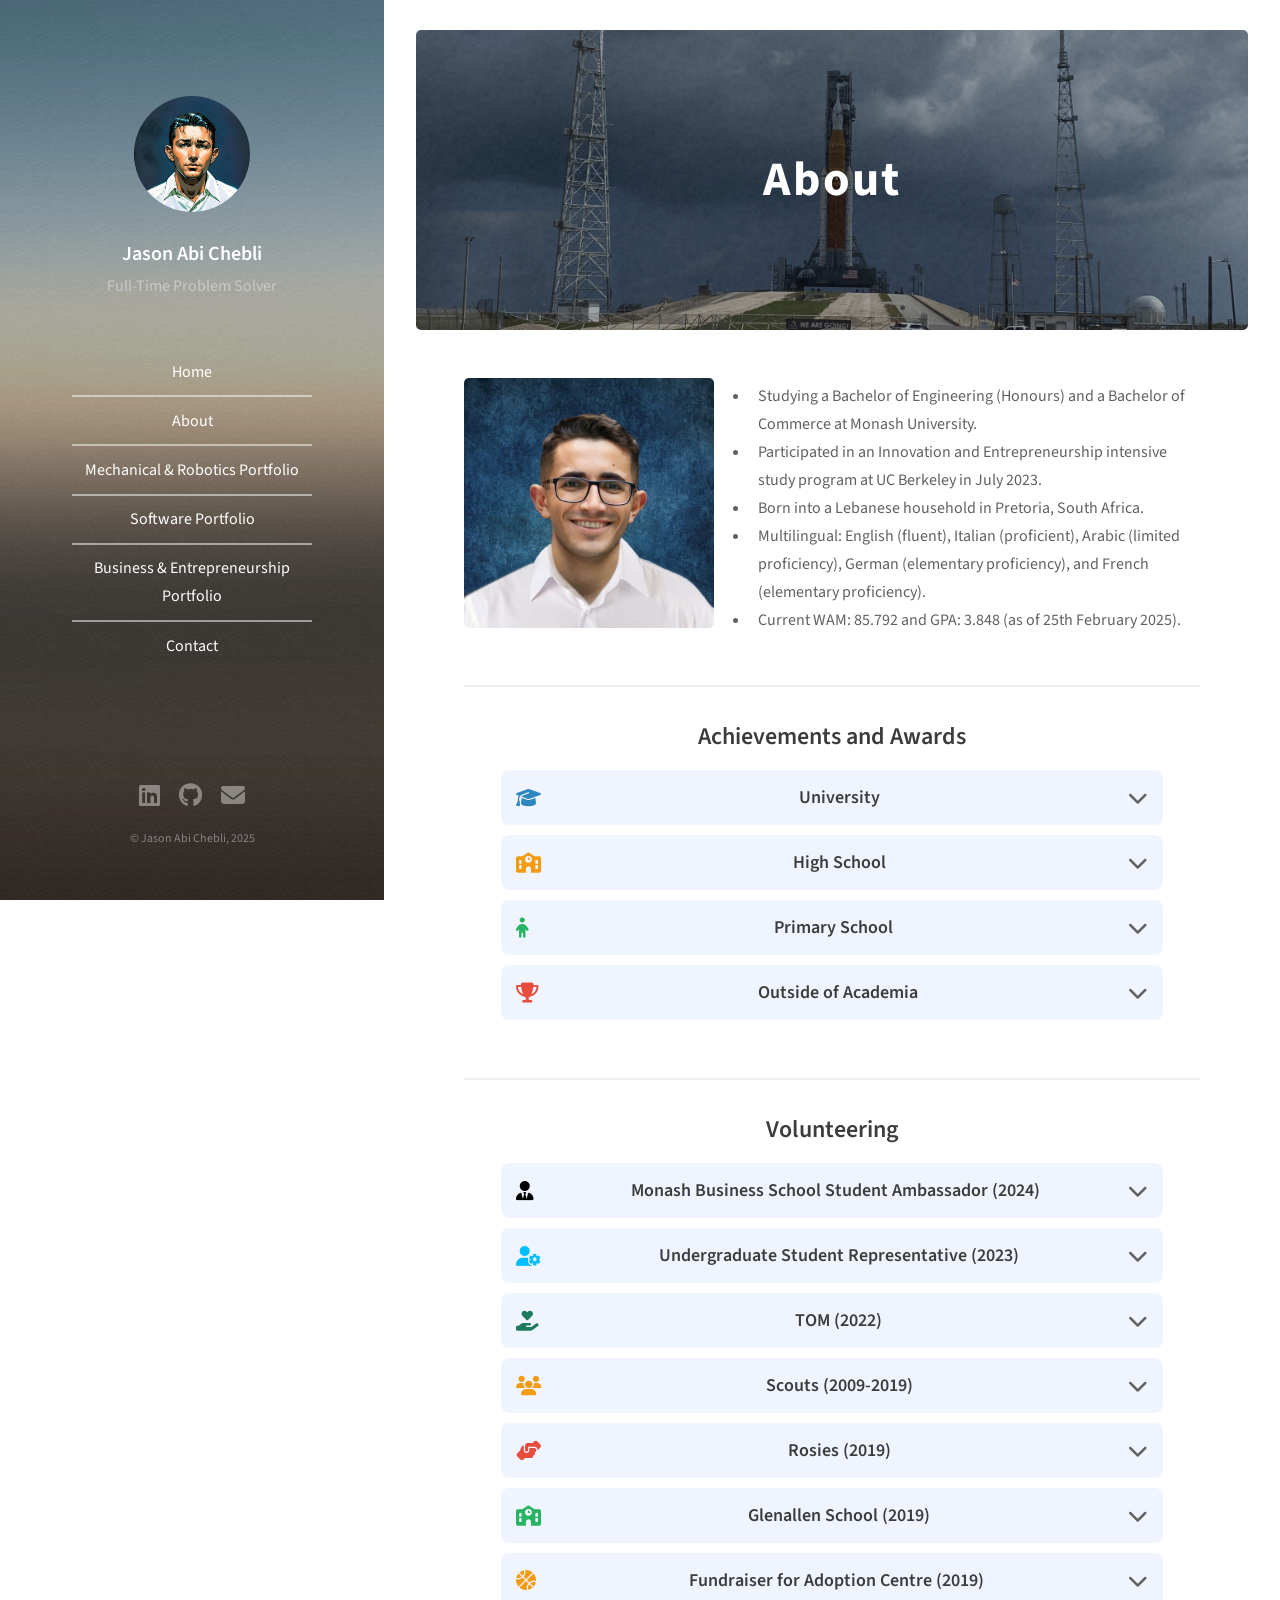
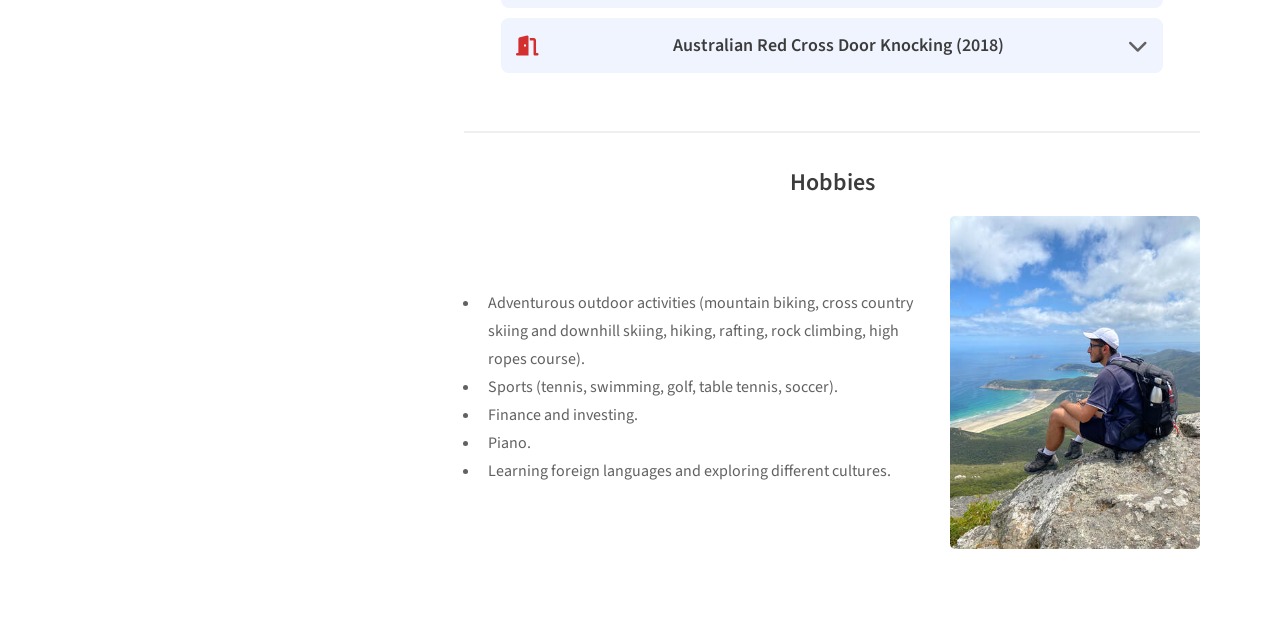
==== about/index.html @ 66048b4d "fixing up the domain name for the different sub pages" ====
<!DOCTYPE HTML>
<!--
	Name: Jason Abi Chebli
	Last Editted: 25-Feb-2025	
	Credit to HTML5 UP for laying some foundations.
-->
<html>

<head>
	<title>Jason Abi Chebli</title>
	<meta charset="utf-8" />
	<meta name="viewport" content="width=device-width, initial-scale=1, user-scalable=no" />
	<link rel="icon" type="image/png" href="/images/Favicon/favicon-32x32.png">


	<!-- Stylesheets -->
	<link rel="stylesheet" href="/assets/css/main.css" />
	<link rel="stylesheet"
		href="https://fonts.googleapis.com/css2?family=Poppins:wght@200;300;400;500;600&display=swap">
	<!-- Google Fonts -->
	<link rel="stylesheet" href="https://cdnjs.cloudflare.com/ajax/libs/font-awesome/6.4.2/css/all.min.css">
	<!-- Font Awesome for Icons -->
</head>

<!-- Google tag (gtag.js) -->
<script async src="https://www.googletagmanager.com/gtag/js?id=G-MSVJFN33YT"></script>
<script>
  window.dataLayer = window.dataLayer || [];
  function gtag(){dataLayer.push(arguments);}
  gtag('js', new Date());

  gtag('config', 'G-MSVJFN33YT');
</script>

<body class="is-preload">

	<!-- Navigation Bar for Large Screen -->
	<section id="header">
		<!-- Avatar + Image -->
		<header>
			<span class="image avatar"><img src="/images/avatar.jpg" alt=""></span>
			<h1><strong>Jason Abi Chebli</strong></h1>
			<p>Full-Time Problem Solver</p>
		</header>
		<!-- Navigation Menu -->
		<nav id="nav">
			<ul id="menu">
				<li><a href="/" class="scrolly">Home</a></li>
				<li><a href="/about/" class="scrolly active">About</a></li>
				<li><a href="/mechanical/" class="scrolly">Mechanical & Robotics Portfolio</a></li>
				<li><a href="/software/" class="scrolly">Software Portfolio</a></li>
				<li><a href="/business/" class="scrolly">Business & Entrepreneurship Portfolio</a></li>
				<li><a href="/contact/" class="scrolly">Contact</a></li>
			</ul>
		</nav>

		<!-- Footer -->
		<footer id="footer">
			<div class="inner">
				<ul class="icons">
					<li><a href="https://www.linkedin.com/in/jason-abi-chebli/" class="icon brands fa-linkedin"><span class="label">LinkedIn</span></a></li>
					<li><a href="https://github.com/jabichebli" class="icon brands fa-github"><span class="label">Github</span></a></li>
					<li><a href="/contact/" class="icon solid fa-envelope"><span class="label">Email</span></a></li>
				</ul>
				<ul class="copyright">
					<li>&copy; Jason Abi Chebli, 2025</li>
				</ul>
			</div>
		</footer>
	</section>

	<!-- Navigation Bar for Smaller Screens -->
	<section id="mobile-header">
		<p id="mobile-title">Jason Abi Chebli</p>
		<button id="menu-toggle" aria-label="Toggle menu">
			<i class="fas fa-bars"></i>
		</button>
	</section>

	<!-- Mobile Navigation Menu (Initially Hidden) -->
	<nav id="mobile-nav">
		<!-- Avatar + Image -->
		<header>
			<span class="image avatar" alt
				style="display: flex; justify-content: center; padding: 1.5em 0em 1.5em 0em;"><img
					src="/images/avatar.jpg" style="width: 35%;" alt=""></span>
			<p style="margin-bottom: 0em; font-size: large; font-family: 'Poppins', sans-serif; color: white;">Jason Abi
				Chebli</p>
			<p>Full-time Problem Solver</p>
		</header>
		<br>

		<!-- Navigation Menu -->
		<ul id="menu">
			<li><a href="/" class="scrolly">Home</a></li>
			<li><a href="/about/" class="scrolly active">About</a></li>
			<li><a href="/mechanical/" class="scrolly">Mechanical & Robotics Portfolio</a></li>
			<li><a href="/software/" class="scrolly">Software Portfolio</a></li>
			<li><a href="/business/" class="scrolly">Business & Entrepreneurship Portfolio</a></li>
			<li><a href="/contact/" class="scrolly">Contact</a></li>
		</ul>
		<br><br>

		<ul class="copyright">
			<li>&copy; Jason Abi Chebli, 2025</li>
		</ul>
	</nav>


	<div id="body">
		<!-- Hero Banner Section -->
		<section id="hero" style="background-image: url('/assets/css/images/overlay.png'), url('/images/about/about_main.JPG');">
			<div class="hero-content">
				<h1>About</h1>
			</div>
		</section>
		<!-- Main -->
		<div id="main">

			<!-- Biography -->
			<section id="one">
				<header class="major">
					<!-- <h2 style="padding-bottom: 15px;">Biography</h2> -->
				</header>

				<div class="container">
					<!-- Image on the left -->
					<div class="image-container">
						<img src="/images/about/profile_pic.JPG" alt="Profile Picture">
					</div>

					<!-- Text on the right -->
					<div class="text-container">
						<ul>
							<li>Studying a Bachelor of Engineering (Honours) and a Bachelor of Commerce at Monash
								University.</li>
							<li>Participated in an Innovation and Entrepreneurship intensive study program at UC
								Berkeley in
								July 2023.</li>
							<li>Born into a Lebanese household in Pretoria, South Africa.</li>
							<li>Multilingual: English (fluent), Italian (proficient), Arabic (limited proficiency),
								German
								(elementary proficiency), and French (elementary proficiency).</li>
							<li>Current WAM: 85.792 and GPA: 3.848 (as of 25th February 2025).</li>
						</ul>
					</div>
				</div>
			</section>

			<!-- Achievements and Awards Section -->
			<section id="achievements">
				<h2 style="padding-bottom: 15px;">Achievements and Awards</h2>

				<div class="dropdown-container">
					<!-- University -->
					<div class="select-menu">
						<div class="select-btn">
							<i class="fa-solid fa-graduation-cap" style="color: #2E86C1;"></i>
							<span class="sBtn-text">University</span>
							<i class="fa-solid fa-chevron-down"></i>
						</div>
						<ul class="options">
							<li>Engineering Dean's Honour List 2022 Academic Year</li>
							<li>Engineering Dean's Honour List 2021 Academic Year</li>
							<li>Engineering Dean's Honour List 2020 Academic Year</li>
							<li>Marketing Top Student List 2021 Academic Year</li>
							<li>100% on the CSWA - Mechanical Design certification test (2022)</li>
						</ul>
					</div>

					<!-- High School -->
					<div class="select-menu">
						<div class="select-btn">
							<i class="fa-solid fa-school" style="color: #F39C12;"></i>
							<span class="sBtn-text">High School</span>
							<i class="fa-solid fa-chevron-down"></i>
						</div>
						<ul class="options">
							<li>ATAR: 98.80 (2019)</li>
							<li>Leadership Award (2014, 2016, 2019)</li>
							<li>Academic Excellence Award (2015, 2017, 2018, 2019)</li>
							<li>Conspicuous Effort Award (2016)</li>
							<li>Academic Distinction in English Language (2018, 2019)</li>
							<li>Academic Distinction in Software Development (2018)</li>
							<li>5-day Italian Language Course Certificate (2016)</li>
							<li>High Distinction in Italy Poetry Competition (2016)</li>
						</ul>
					</div>

					<!-- Primary School -->
					<div class="select-menu">
						<div class="select-btn">
							<i class="fa-solid fa-child" style="color: #28B463;"></i>
							<span class="sBtn-text">Primary School</span>
							<i class="fa-solid fa-chevron-down"></i>
						</div>
						<ul class="options">
							<li>The Aston Shield: Good Citizenship Award (2013) by Alan Tudge MP</li>
						</ul>
					</div>

					<!-- Outside of Academia -->
					<div class="select-menu">
						<div class="select-btn">
							<i class="fa-solid fa-trophy" style="color: #E74C3C;"></i>
							<span class="sBtn-text">Outside of Academia</span>
							<i class="fa-solid fa-chevron-down"></i>
						</div>
						<ul class="options">
							<li>Swimming: Non-stop 1km (2011), 3km (2012)</li>
							<li>Table Tennis: Best Team Man Award (2015), ACC 2015 Winners</li>
							<li>Tennis: Team Award (2013, 2015, 2016)</li>
							<li>Soccer: Team Award (2010-2013), U/12 2013 Winners</li>
							<li>Piano: Grade 4 Certificate (2018)</li>
						</ul>
					</div>
				</div>
			</section>

			<!-- Volunteering Section -->
			<section id="volunteering">
				<h2 style="padding-bottom: 15px;">Volunteering</h2>

				<div class="dropdown-container">
					<!-- Monash Business School Student Ambassador  -->
					<div class="select-menu">
						<div class="select-btn">
							<i class="fa-solid fa-user-tie" style="color: black;"></i>
							<span class="sBtn-text">Monash Business School Student Ambassador (2024)</span>
							<i class="fa-solid fa-chevron-down"></i>
						</div>
						<ul class="options">
							<li>I had the privilege of representing Monash Business School at Open Day 2024.</li>
							<li>I ran the Business Analytics stall at Monash University's largest campus.</li>
							<li>I connected with hundreds of prospective students, sharing insights about the field.
							</li>
							<li>I helped prospective students navigate their academic and career futures.</li>
						</ul>
					</div>

					<!-- MAE Undergraduate Student Representative -->
					<div class="select-menu">
						<div class="select-btn">
							<i class="fa-solid fa-user-cog" style="color: #00BFFF;"></i>
							<span class="sBtn-text">Undergraduate Student Representative (2023)</span>
							<i class="fa-solid fa-chevron-down"></i>
						</div>
						<ul class="options">
							<li>I was nominated and chosen as the Undergraduate Representative on the Department
								Education Committee (M+AE) at Monash University in June 2023.</li>
							<li>I advocate for the interests and perspectives of undergraduate students in M+AE units.
							</li>
							<li>I attend committee meetings and actively contribute to discussions on learning and
								teaching matters.</li>
							<li>I serve as a vital link between students and the Committee, ensuring their voices are
								heard.</li>
							<li>I raise topics of concern or interest to help enhance the educational experience.</li>
							<li>I am committed to fostering an environment that prioritizes student engagement and
								addresses educational needs.</li>
						</ul>
					</div>

					<!-- TOM -->
					<div class="select-menu">
						<div class="select-btn">
							<i class="fa-solid fa-hand-holding-heart" style="color: #1E7A5F;"></i>
							<span class="sBtn-text">TOM (2022)</span>
							<i class="fa-solid fa-chevron-down"></i>
						</div>
						<ul class="options">
							<li>
								I participated in a TOM Makeathon to help Joan, creating assistive technology solutions
								for people living with disabilities. This is an experience I will forever cherish.
							</li>
							<li>Check out this <a href="https://youtu.be/5470UGJGIKE" target="_blank">YouTube video</a> and the TOM tab in the <a href="/mechanical/"
									target="_blank">Mechanical & Robotics Engineering Portfolio</a> to learn more.
							</li>
						</ul>
					</div>

					<!-- Scouts -->
					<div class="select-menu">
						<div class="select-btn">
							<i class="fa-solid fa-users" style="color: #F39C12;"></i>
							<span class="sBtn-text">Scouts (2009-2019)</span>
							<i class="fa-solid fa-chevron-down"></i>
						</div>
						<ul class="options">
							<li>
								I actively volunteered in Scouts, helping raise funds and spending weekends planting
								trees. I also played an active role in organizing his Venture unit's annual formal,
								raising
								money for charities such as BeyondBlue and Autism Australia.
							</li>
						</ul>
					</div>

					<!-- Rosies -->
					<div class="select-menu">
						<div class="select-btn">
							<i class="fa-solid fa-handshake-angle" style="color: #E74C3C;"></i>
							<span class="sBtn-text">Rosies (2019)</span>
							<i class="fa-solid fa-chevron-down"></i>
						</div>
						<ul class="options">
							<li>
								I volunteered at Rosies in Year 12, operating a tea & coffee van offering support and
								companionship to the homeless in Melbourne CBD.
							</li>
						</ul>
					</div>

					<!-- Glenallen School -->
					<div class="select-menu">
						<div class="select-btn">
							<i class="fa-solid fa-school" style="color: #28B463;"></i>
							<span class="sBtn-text">Glenallen School (2019)</span>
							<i class="fa-solid fa-chevron-down"></i>
						</div>
						<ul class="options">
							<li>
								I volunteered at Glenallen School, assisting students and staff, particularly in
								preparing for an event by creating brochures with student artworks.
							</li>
						</ul>
					</div>

					<!-- Fundraiser for Adoption Centre -->
					<div class="select-menu">
						<div class="select-btn">
							<i class="fa-solid fa-basketball-ball" style="color: #F39C12;"></i>
							<span class="sBtn-text">Fundraiser for Adoption Centre (2019)</span>
							<i class="fa-solid fa-chevron-down"></i>
						</div>
						<ul class="options">
							<li>
								I organized a doughnut stall with friends to raise money for an orphanage in China as
								part of my high school's Mission Action Day.
							</li>
						</ul>
					</div>

					<!-- Australian Red Cross -->
					<div class="select-menu">
						<div class="select-btn">
							<i class="fa-solid fa-door-open" style="color: #D32F2F;"></i>
							<span class="sBtn-text">Australian Red Cross Door Knocking (2018)</span>
							<i class="fa-solid fa-chevron-down"></i>
						</div>
						<ul class="options">
							<li>
								I participated in door knocking with a friend to raise money for the Australian Red
								Cross in Mulgrave.
							</li>
						</ul>
					</div>

				</div>
			</section>

			<!-- Hobbies Section -->
			<section id="four">
				<h2 style="padding-bottom: 15px;">Hobbies</h2>

				<div class="container">
					<!-- Text on the left -->
					<div class="text-container">
						<ul>
							<li>Adventurous outdoor activities (mountain biking, cross country skiing and downhill
								skiing,
								hiking, rafting, rock climbing, high ropes course).</li>
							<li>Sports (tennis, swimming, golf, table tennis, soccer).</li>
							<li>Finance and investing.</li>
							<li>Piano.</li>
							<li>Learning foreign languages and exploring different cultures.</li>
						</ul>
					</div>

					<!-- Image on the right -->
					<div class="image-container">
						<img src="/images/about/hobbies_pic.jpg" alt="Hobbies Picture">
					</div>
				</div>
			</section>
		</div>
	</div>

	<!-- Footer -->
	<footer id="mobile-footer">
		<div class="inner">
			<ul class="icons">
				<li><a href="https://www.linkedin.com/in/jason-abi-chebli/" class="icon brands fa-linkedin"><span class="label">LinkedIn</span></a></li>
				<li><a href="https://github.com/jabichebli" class="icon brands fa-github"><span class="label">Github</span></a></li>
				<li><a href="/contact/" class="icon solid fa-envelope"><span class="label">Email</span></a></li>
			</ul>
			<ul class="copyright">
				<li>&copy; Jason Abi Chebli, 2025</li>
			</ul>
		</div>
	</footer>

	<!-- Scripts -->
	<script src="/assets/js/jquery.min.js"></script>
	<script src="/assets/js/jquery.poptrox.min.js"></script>
	<script src="/assets/js/browser.min.js"></script>
	<script src="/assets/js/breakpoints.min.js"></script>
	<script src="/assets/js/util.js"></script>
	<script src="/assets/js/main.js"></script>
	<script src="/assets/js/tracking.js"></script>


</body>

</html>
---- assets/css/main.css ----
/*
	Name: Jason Abi Chebli
	Last Editted: 25-Feb-2025	
	Credit to HTML5 UP for laying some foundations.
*/

/*
Colours:

#5f7f9b  -- Hover/Selection
#c9c9c9  -- Nav Bar
#3c3c3c  -- Text Body
#616161  -- Headers


#d6e2ff -- dark blue  (#becad6)
#eff4ff -- light blue (#dee4ea)
#F8FAFF -- DROPDOWN SUPER LIGHT BLUE


*/


/*--------Imports--------*/
@import url("fontawesome-all.min.css");
@import url("https://fonts.googleapis.com/css?family=Source+Sans+Pro:400,400italic");
@import url('https://fonts.googleapis.com/css2?family=Poppins:wght@200;300;400;500;600&display=swap');

/*--------Coming Soon Bubble--------*/
.coming-soon-bubble {
	position: absolute;
	top: 10px;
	right: 10px;
	background-color: maroon;
	color: white;
	padding: 5px 10px;
	border-radius: 5px;
	font-weight: bold;
	font-size: 14px;
	text-align: center;
	z-index: 10;
}

.work-item {
	position: relative;
}

/*--------Project Specific Containers--------*/
.summary-container {
	display: flex;
	justify-content: space-between;
	align-items: flex-start;
	gap: 20px;
	flex-wrap: wrap;
}

.summary-text {
	flex: 2;
	min-width: 400px;
	text-align: justify;
}

.summary-media {
	flex: 1;
	max-width: 250px;
	flex-direction: column;
	gap: 10px;
	display: flex;
	justify-content: center;
	align-items: center;
}

.summary-media img {
	width: 100%;
	max-width: 300px;
	border-radius: 2px;
}

.summary-row {
	display: flex;
	gap: 10px;
	flex-wrap: wrap;
	justify-content: center;
	padding-bottom: 10px;
	width: 100%;
}

.summary-row img {
	max-width: 47%;
	border-radius: 2px;
}

.video-container {
    position: relative;
    padding-bottom: 56.25%; 
    height: 0;
    overflow: hidden;
    background: #000;
    margin-top: 5px;
    border-radius: 2px;
}

.video-container iframe {
    position: absolute;
    top: 0;
    left: 0;
    width: 100%;
    height: 100%;
}





/*-------- Project Pop Up --------*/
.popup-overlay {
	display: none;
	position: fixed;
	top: 0;
	left: 0;
	width: 100%;
	height: 100%;
	background-color: rgba(0, 0, 0, 0.5);
	z-index: 9999;
}

.popup-container {
	display: none;
	position: fixed;
	top: 50%;
	left: 50%;
	transform: translate(-50%, -50%);
	background-color: white;
	border-radius: 10px;
	padding: 20px;
	width: 95%;
	height: 95%;
	overflow: hidden;
	box-shadow: 0 5px 15px rgba(0, 0, 0, 0.3);
	z-index: 10000;
}

.popup-content {
	position: fixed;
	top: 50%;
	left: 50%;
	transform: translate(-50%, -50%);
	max-height: 90%;
	overflow-y: auto;
	padding: 5px;
	width: 90%;
	box-sizing: border-box;
	z-index: 10000;
}


.popup-close {
	position: absolute;
	top: 10px;
	right: 10px;
	font-size: 20px;
	cursor: pointer;
	color: #333;
	background: none;
	border: none;
	padding: 10px 16px;
	border-radius: 50%;
	transition: background-color 0.3s ease;
}

.popup-close:hover {
	background-color: #ddd;
}

body.popup-open {
	overflow: hidden;
}

.popup-nav {
	position: absolute;
	top: 50%;
	transform: translateY(-50%);
	background-color: #ddd;
	color: white;
	padding: 10px 15px;
	border: none;
	border-radius: 50%;
	cursor: pointer;
	transition: background-color 0.3s ease;
	z-index: 11001;
}

.popup-nav.left {
	left: 10px;
}

.popup-nav.right {
	right: 10px;
}

.popup-nav:hover {
	background-color: #333;
}

.popup-nav i {
	font-size: 20px;
}

/*--------Skill bubbles--------*/
.skill-bubble {
	display: inline-block;
	color: white;
	font-size: 14px;
	padding: 5px 10px;
	margin: 5px;
	border-radius: 15px;
	cursor: default;
	transition: transform 0.2s ease-in-out;
}

.skill-bubble:hover {
	transform: scale(1.1);
}

/*--------Hero (Page) Image--------*/
#hero {
	background-size: cover;
	background-position: center;
	background-repeat: no-repeat;
	height: 300px;
	align-items: center;
	justify-content: center;
	text-align: center;
	position: relative;
	color: white;
	width: 100%;
	margin-top: -1em;
	border-radius: 5px;
}

#hero .hero-content {
	position: relative;
	z-index: 1;
}
#hero {
    display: flex;
    align-items: center; 
    justify-content: center; 
    height: 300px; 
    text-align: center;
	margin-top: 30px;
}

.hero-content h1 {
    font-size: 3rem;
    font-weight: bold;
    letter-spacing: 2px;
	color: white;
	margin: 0;
}



/*--------Reviews (Home Page)--------*/
#review-slider {
	position: relative;
	max-width: 750px;
	margin: auto;
	overflow: hidden;
	background: #f9f9f9;
	padding: 10px;
	border-radius: 10px;
	text-align: center;
	box-shadow: 0px 4px 10px rgba(0, 0, 0, 0.5);
}

.review {
	font-size: 16px;
	padding: 30px 45px 30px 45px;
	opacity: 1;
	transition: opacity 0.5s ease-in-out;
	display: none;
	text-align: justify;
}

.review.active {
	opacity: 1;
	display: block;
}

.nav-button {
	cursor: pointer;
	position: absolute;
	top: 50%;
	transform: translateY(-50%);
	background-color: #ddd;
	color: white;
	border: none;
	padding: 8px 15px;
	border-radius: 50%;
	font-size: 18px;
}

.nav-button:hover {
	background-color: #333;
}


.prev {
	left: 10px;
}

.next {
	right: 10px;
}

.indicators {
	text-align: center;
	margin-top: 10px;
}

.indicator {
	height: 12px;
	width: 12px;
	background-color: #bbb;
	border-radius: 50%;
	display: inline-block;
	margin: 0 5px;
	cursor: pointer;
	transition: background-color 0.3s ease-in-out;
}

.indicator.active {
	background-color: #333;
}


/*--------NAVIGATION BAR--------*/

.container {
	display: flex;
	align-items: center;
	gap: 20px;
}

.image-container img {
	width: 250px;
	height: auto;
	border-radius: 5px;
}

.text-container {
	flex: 1;
}

@media (max-width: 768px) {
	.container {
		flex-direction: column;
		text-align: center;
	}

	.image-container img {
		width: 150px;
	}
}

* {
	margin: 0;
	padding: 0;
	box-sizing: border-box;
	font-family: 'Poppins', sans-serif;
}

body {
	background: #E3F2FD;
	padding: 40px;
}

h2 {
	text-align: center;
	margin-bottom: 20px;
}

.dropdown-container {
	max-width: 90%;
	margin: auto;
}

.select-menu {
	width: 100%;
	margin-bottom: 10px;
}

.select-btn {
	display: flex;
	height: 55px;
	background: #eff4ff;
	padding: 15px;
	font-size: 18px;
	font-weight: 500;
	border-radius: 8px;
	align-items: center;
	justify-content: space-between;
	cursor: pointer;
}

.select-btn i {
	font-size: 20px;
	transition: 0.3s;
}

.select-menu.active .select-btn i.fa-chevron-down {
	transform: rotate(-180deg);
}

.select-menu .options {
	display: none;
	background: #F8FAFF;
	padding: 15px;
	border-radius: 8px;
}

.select-menu.active .options {
	display: block;
}

.select-menu .skills {
	display: none;
	flex-wrap: wrap;
	justify-content: center;
	align-items: center;
	background: #F8FAFF;
	padding: 15px;
	border-radius: 8px;
	box-shadow: 0 0 3px rgba(0, 0, 0, 0.1);
}

.select-menu.active .skills {
	display: flex;
}


.options li {
	list-style: disc;
	margin-left: 15px;
	margin-right: 15px;
	border-radius: 5px;
	text-align: justify;
}

.select-btn i:first-child {
	margin-right: 10px;
}

/*--------NAIVATION MENU BAR--------*/

#menu {
	list-style: none;
	padding: 0;
	text-align: center;
}

#menu a {
	display: block;
	width: 100%;
	background: transparent;
	color: black;
	text-decoration: none;
	font-size: 16px;
	transition: background 0.3s, color 0.3s;
}

#menu a.active {
	color: #000;
}

#menu a:hover,
#menu a.active:hover {
	background: #5f7f9b;
}

@media screen and (max-width: 600px) {
	#menu a {
		width: 90%;
	}
}

html,
body,
div,
span,
applet,
object,
iframe,
h1,
h2,
h3,
h4,
h5,
h6,
p,
blockquote,
pre,
a,
abbr,
acronym,
address,
big,
cite,
code,
del,
dfn,
em,
img,
ins,
kbd,
q,
s,
samp,
small,
strike,
strong,
sub,
sup,
tt,
var,
b,
u,
i,
center,
dl,
dt,
dd,
ol,
ul,
li,
fieldset,
form,
label,
legend,
table,
caption,
tbody,
tfoot,
thead,
tr,
th,
td,
article,
aside,
canvas,
details,
embed,
figure,
figcaption,
footer,
header,
hgroup,
menu,
nav,
output,
ruby,
section,
summary,
time,
mark,
audio,
video {
	margin: 0;
	padding: 0;
	border: 0;
	font-size: 100%;
	font: inherit;
	vertical-align: baseline;
}

article,
aside,
details,
figcaption,
figure,
footer,
header,
hgroup,
menu,
nav,
section {
	display: block;
}

body {
	line-height: 1;
}

ol,
ul {
	list-style: none;
}

blockquote,
q {
	quotes: none;
}

blockquote:before,
blockquote:after,
q:before,
q:after {
	content: '';
	content: none;
}

table {
	border-collapse: collapse;
	border-spacing: 0;
}

body {
	-webkit-text-size-adjust: none;
}

mark {
	background-color: transparent;
	color: inherit;
}

input::-moz-focus-inner {
	border: 0;
	padding: 0;
}

input,
select,
textarea {
	-moz-appearance: none;
	-webkit-appearance: none;
	-ms-appearance: none;
	appearance: none;
}

/* Basic */

html {
	box-sizing: border-box;
}

*,
*:before,
*:after {
	box-sizing: inherit;
}

body {
	background: #fff;
}

body.is-preload *,
body.is-preload *:before,
body.is-preload *:after {
	-moz-animation: none !important;
	-webkit-animation: none !important;
	-ms-animation: none !important;
	animation: none !important;
	-moz-transition: none !important;
	-webkit-transition: none !important;
	-ms-transition: none !important;
	transition: none !important;
}

body,
input,
select,
textarea {
	color: #616161;
	font-family: "Source Sans Pro", Helvetica, sans-serif;
	font-size: 16pt;
	font-weight: 400;
	line-height: 1.75em;
}

a {
	-moz-transition: color 0.2s ease-in-out, border-color 0.2s ease-in-out;
	-webkit-transition: color 0.2s ease-in-out, border-color 0.2s ease-in-out;
	-ms-transition: color 0.2s ease-in-out, border-color 0.2s ease-in-out;
	transition: color 0.2s ease-in-out, border-color 0.2s ease-in-out;
	border-bottom: dotted 1px;
	color: #616161;
	text-decoration: none;
}

a:hover {
	border-bottom-color: transparent;
	color: #5f7f9b !important;
	text-decoration: none;
}

strong,
b {
	color: #3c3c3c;
	font-weight: 600;
}

em,
i {
	font-style: italic;
}

p {
	margin: 0 0 0em 0;
	text-align: justify;
}

h1,
h2,
h3,
h4,
h5,
h6,
.sBtn-text {
	color: #3c3c3c;
	font-weight: 600;
	line-height: 1em;
	margin: 0 0 0em 0;
}

h1 a,
h2 a,
h3 a,
h4 a,
h5 a,
h6 a {
	color: inherit;
	text-decoration: none;
}

h1 {
	font-size: 2em;
	line-height: 1.5em;
}

h2 {
	font-size: 1.5em;
	line-height: 1.5em;
}

h3 {
	font-size: 1.25em;
	line-height: 1.5em;
}

h4 {
	font-size: 1.1em;
	line-height: 1.5em;
}

h5 {
	font-size: 0.9em;
	line-height: 1.5em;
}

h6 {
	font-size: 0.7em;
	line-height: 1.5em;
}

sub {
	font-size: 0.8em;
	position: relative;
	top: 0.5em;
}

sup {
	font-size: 0.8em;
	position: relative;
	top: -0.5em;
}

hr {
	border: 0;
	border-bottom: solid 2px #efefef;
	margin: 2em 0;
}

hr.major {
	margin: 3em 0;
}

blockquote {
	border-left: solid 6px #efefef;
	font-style: italic;
	margin: 0 0 2em 0;
	padding: 0.5em 0 0.5em 1.5em;
}

code {
	background: #f7f7f7;
	border-radius: 0.35em;
	border: solid 2px #efefef;
	font-family: "Courier New", monospace;
	font-size: 0.9em;
	margin: 0 0.25em;
	padding: 0.25em 0.65em;
}

pre {
	-webkit-overflow-scrolling: touch;
	font-family: "Courier New", monospace;
	font-size: 0.9em;
	margin: 0 0 2em 0;
}

pre code {
	display: block;
	line-height: 1.75em;
	padding: 1em 1.5em;
	overflow-x: auto;
}

.align-left {
	text-align: left;
}

.align-center {
	text-align: center;
}

.align-right {
	text-align: right;
}

/* Container */

.container {
	margin: 0 auto;
	/* max-width: calc(100% - 4em); */
	width: 100%;
}

.container.xsmall {
	width: 25%;
}

.container.small {
	width: 50%;
}

.container.medium {
	width: 75%;
}

.container.large {
	width: 125%;
}

.container.xlarge {
	width: 150%;
}

.container.max {
	width: 100%;
}

@media screen and (max-width: 980px) {

	.container {
		width: 100% !important;
		max-width: 100% !important;
	}

}

@media screen and (max-width: 480px) {

	.container {
		max-width: calc(100% - 3em);
	}

}

/* Row */

.row {
	display: flex;
	flex-wrap: wrap;
	box-sizing: border-box;
	align-items: stretch;
}

.row>* {
	box-sizing: border-box;
}

.row.gtr-uniform>*> :last-child {
	margin-bottom: 0;
}

.row.aln-left {
	justify-content: flex-start;
}

.row.aln-center {
	justify-content: center;
}

.row.aln-right {
	justify-content: flex-end;
}

.row.aln-top {
	align-items: flex-start;
}

.row.aln-middle {
	align-items: center;
}

.row.aln-bottom {
	align-items: flex-end;
}

.row>.imp {
	order: -1;
}

.row>.col-1 {
	width: 8.33333%;
}

.row>.off-1 {
	margin-left: 8.33333%;
}

.row>.col-2 {
	width: 16.66667%;
}

.row>.off-2 {
	margin-left: 16.66667%;
}

.row>.col-3 {
	width: 25%;
}

.row>.off-3 {
	margin-left: 25%;
}

.row>.col-4 {
	width: 33.33333%;
}

.row>.off-4 {
	margin-left: 33.33333%;
}

.row>.col-5 {
	width: 41.66667%;
}

.row>.off-5 {
	margin-left: 41.66667%;
}

.row>.col-6 {
	width: 50%;
}

.row>.off-6 {
	margin-left: 50%;
}

.row>.col-7 {
	width: 58.33333%;
}

.row>.off-7 {
	margin-left: 58.33333%;
}

.row>.col-8 {
	width: 66.66667%;
}

.row>.off-8 {
	margin-left: 66.66667%;
}

.row>.col-9 {
	width: 75%;
}

.row>.off-9 {
	margin-left: 75%;
}

.row>.col-10 {
	width: 83.33333%;
}

.row>.off-10 {
	margin-left: 83.33333%;
}

.row>.col-11 {
	width: 91.66667%;
}

.row>.off-11 {
	margin-left: 91.66667%;
}

.row>.col-12 {
	width: 100%;
}

.row>.off-12 {
	margin-left: 100%;
}

.row.gtr-0 {
	margin-top: 0;
	margin-left: 0em;
}

.row.gtr-0>* {
	padding: 0 0 0 0em;
}

.row.gtr-0.gtr-uniform {
	margin-top: 0em;
}

.row.gtr-0.gtr-uniform>* {
	padding-top: 0em;
}

.row.gtr-25 {
	margin-top: 0;
	margin-left: -0.625em;
}

.row.gtr-25>* {
	padding: 0 0 0 0.625em;
}

.row.gtr-25.gtr-uniform {
	margin-top: -0.625em;
}

.row.gtr-25.gtr-uniform>* {
	padding-top: 0.625em;
}

.row.gtr-50 {
	margin-top: 0;
	margin-left: -1.25em;
}

.row.gtr-50>* {
	padding: 0 0 0 1.25em;
}

.row.gtr-50.gtr-uniform {
	margin-top: -1.25em;
}

.row.gtr-50.gtr-uniform>* {
	padding-top: 1.25em;
}

.row {
	margin-top: 0;
	margin-left: 0em;
}

.row>* {
	padding: 0 0 0 2.5em;
}

.row.gtr-uniform {
	margin-top: -2.5em;
}

.row.gtr-uniform>* {
	padding-top: 2.5em;
}

.row.gtr-150 {
	margin-top: 0;
	margin-left: -3.75em;
}

.row.gtr-150>* {
	padding: 0 0 0 3.75em;
}

.row.gtr-150.gtr-uniform {
	margin-top: -3.75em;
}

.row.gtr-150.gtr-uniform>* {
	padding-top: 3.75em;
}

.row.gtr-200 {
	margin-top: 0;
	margin-left: -5em;
}

.row.gtr-200>* {
	padding: 0 0 0 5em;
}

.row.gtr-200.gtr-uniform {
	margin-top: -5em;
}

.row.gtr-200.gtr-uniform>* {
	padding-top: 5em;
}

@media screen and (max-width: 1800px) {

	.row {
		display: flex;
		flex-wrap: wrap;
		box-sizing: border-box;
		align-items: stretch;
	}

	.row>* {
		box-sizing: border-box;
	}

	.row.gtr-uniform>*> :last-child {
		margin-bottom: 0;
	}

	.row.aln-left {
		justify-content: flex-start;
	}

	.row.aln-center {
		justify-content: center;
	}

	.row.aln-right {
		justify-content: flex-end;
	}

	.row.aln-top {
		align-items: flex-start;
	}

	.row.aln-middle {
		align-items: center;
	}

	.row.aln-bottom {
		align-items: flex-end;
	}

	.row>.imp-xlarge {
		order: -1;
	}

	.row>.col-1-xlarge {
		width: 8.33333%;
	}

	.row>.off-1-xlarge {
		margin-left: 8.33333%;
	}

	.row>.col-2-xlarge {
		width: 16.66667%;
	}

	.row>.off-2-xlarge {
		margin-left: 16.66667%;
	}

	.row>.col-3-xlarge {
		width: 25%;
	}

	.row>.off-3-xlarge {
		margin-left: 25%;
	}

	.row>.col-4-xlarge {
		width: 33.33333%;
	}

	.row>.off-4-xlarge {
		margin-left: 33.33333%;
	}

	.row>.col-5-xlarge {
		width: 41.66667%;
	}

	.row>.off-5-xlarge {
		margin-left: 41.66667%;
	}

	.row>.col-6-xlarge {
		width: 50%;
	}

	.row>.off-6-xlarge {
		margin-left: 50%;
	}

	.row>.col-7-xlarge {
		width: 58.33333%;
	}

	.row>.off-7-xlarge {
		margin-left: 58.33333%;
	}

	.row>.col-8-xlarge {
		width: 66.66667%;
	}

	.row>.off-8-xlarge {
		margin-left: 66.66667%;
	}

	.row>.col-9-xlarge {
		width: 75%;
	}

	.row>.off-9-xlarge {
		margin-left: 75%;
	}

	.row>.col-10-xlarge {
		width: 83.33333%;
	}

	.row>.off-10-xlarge {
		margin-left: 83.33333%;
	}

	.row>.col-11-xlarge {
		width: 91.66667%;
	}

	.row>.off-11-xlarge {
		margin-left: 91.66667%;
	}

	.row>.col-12-xlarge {
		width: 100%;
	}

	.row>.off-12-xlarge {
		margin-left: 100%;
	}

	.row.gtr-0 {
		margin-top: 0;
		margin-left: 0em;
	}

	.row.gtr-0>* {
		padding: 0 0 0 0em;
	}

	.row.gtr-0.gtr-uniform {
		margin-top: 0em;
	}

	.row.gtr-0.gtr-uniform>* {
		padding-top: 0em;
	}

	.row.gtr-25 {
		margin-top: 0;
		margin-left: -0.625em;
	}

	.row.gtr-25>* {
		padding: 0 0 0 0.625em;
	}

	.row.gtr-25.gtr-uniform {
		margin-top: -0.625em;
	}

	.row.gtr-25.gtr-uniform>* {
		padding-top: 0.625em;
	}

	.row.gtr-50 {
		margin-top: 0;
		margin-left: -1.25em;
	}

	.row.gtr-50>* {
		padding: 0 0 0 1.25em;
	}

	.row.gtr-50.gtr-uniform {
		margin-top: -1.25em;
	}

	.row.gtr-50.gtr-uniform>* {
		padding-top: 1.25em;
	}

	.row {
		margin-top: 0;
		margin-left: -2.5em;
	}

	.row>* {
		padding: 0 0 0 2.5em;
	}

	.row.gtr-uniform {
		margin-top: -2.5em;
	}

	.row.gtr-uniform>* {
		padding-top: 2.5em;
	}

	.row.gtr-150 {
		margin-top: 0;
		margin-left: -3.75em;
	}

	.row.gtr-150>* {
		padding: 0 0 0 3.75em;
	}

	.row.gtr-150.gtr-uniform {
		margin-top: -3.75em;
	}

	.row.gtr-150.gtr-uniform>* {
		padding-top: 3.75em;
	}

	.row.gtr-200 {
		margin-top: 0;
		margin-left: -5em;
	}

	.row.gtr-200>* {
		padding: 0 0 0 5em;
	}

	.row.gtr-200.gtr-uniform {
		margin-top: -5em;
	}

	.row.gtr-200.gtr-uniform>* {
		padding-top: 5em;
	}

}

@media screen and (max-width: 1280px) {

	.row {
		display: flex;
		flex-wrap: wrap;
		box-sizing: border-box;
		align-items: stretch;
	}

	.row>* {
		box-sizing: border-box;
	}

	.row.gtr-uniform>*> :last-child {
		margin-bottom: 0;
	}

	.row.aln-left {
		justify-content: flex-start;
	}

	.row.aln-center {
		justify-content: center;
	}

	.row.aln-right {
		justify-content: flex-end;
	}

	.row.aln-top {
		align-items: flex-start;
	}

	.row.aln-middle {
		align-items: center;
	}

	.row.aln-bottom {
		align-items: flex-end;
	}

	.row>.imp-large {
		order: -1;
	}

	.row>.col-1-large {
		width: 8.33333%;
	}

	.row>.off-1-large {
		margin-left: 8.33333%;
	}

	.row>.col-2-large {
		width: 16.66667%;
	}

	.row>.off-2-large {
		margin-left: 16.66667%;
	}

	.row>.col-3-large {
		width: 25%;
	}

	.row>.off-3-large {
		margin-left: 25%;
	}

	.row>.col-4-large {
		width: 33.33333%;
	}

	.row>.off-4-large {
		margin-left: 33.33333%;
	}

	.row>.col-5-large {
		width: 41.66667%;
	}

	.row>.off-5-large {
		margin-left: 41.66667%;
	}

	.row>.col-6-large {
		width: 50%;
	}

	.row>.off-6-large {
		margin-left: 50%;
	}

	.row>.col-7-large {
		width: 58.33333%;
	}

	.row>.off-7-large {
		margin-left: 58.33333%;
	}

	.row>.col-8-large {
		width: 66.66667%;
	}

	.row>.off-8-large {
		margin-left: 66.66667%;
	}

	.row>.col-9-large {
		width: 75%;
	}

	.row>.off-9-large {
		margin-left: 75%;
	}

	.row>.col-10-large {
		width: 83.33333%;
	}

	.row>.off-10-large {
		margin-left: 83.33333%;
	}

	.row>.col-11-large {
		width: 91.66667%;
	}

	.row>.off-11-large {
		margin-left: 91.66667%;
	}

	.row>.col-12-large {
		width: 100%;
	}

	.row>.off-12-large {
		margin-left: 100%;
	}

	.row.gtr-0 {
		margin-top: 0;
		margin-left: 0em;
	}

	.row.gtr-0>* {
		padding: 0 0 0 0em;
	}

	.row.gtr-0.gtr-uniform {
		margin-top: 0em;
	}

	.row.gtr-0.gtr-uniform>* {
		padding-top: 0em;
	}

	.row.gtr-25 {
		margin-top: 0;
		margin-left: -0.5em;
	}

	.row.gtr-25>* {
		padding: 0 0 0 0.5em;
	}

	.row.gtr-25.gtr-uniform {
		margin-top: -0.5em;
	}

	.row.gtr-25.gtr-uniform>* {
		padding-top: 0.5em;
	}

	.row.gtr-50 {
		margin-top: 0;
		margin-left: -1em;
	}

	.row.gtr-50>* {
		padding: 0 0 0 1em;
	}

	.row.gtr-50.gtr-uniform {
		margin-top: -1em;
	}

	.row.gtr-50.gtr-uniform>* {
		padding-top: 1em;
	}

	.row {
		margin-top: 0;
		margin-left: -2em;
	}

	.row>* {
		padding: 0 0 0 2em;
	}

	.row.gtr-uniform {
		margin-top: -2em;
	}

	.row.gtr-uniform>* {
		padding-top: 2em;
	}

	.row.gtr-150 {
		margin-top: 0;
		margin-left: -3em;
	}

	.row.gtr-150>* {
		padding: 0 0 0 3em;
	}

	.row.gtr-150.gtr-uniform {
		margin-top: -3em;
	}

	.row.gtr-150.gtr-uniform>* {
		padding-top: 3em;
	}

	.row.gtr-200 {
		margin-top: 0;
		margin-left: -4em;
	}

	.row.gtr-200>* {
		padding: 0 0 0 4em;
	}

	.row.gtr-200.gtr-uniform {
		margin-top: -4em;
	}

	.row.gtr-200.gtr-uniform>* {
		padding-top: 4em;
	}

}

@media screen and (max-width: 980px) {

	.row {
		display: flex;
		flex-wrap: wrap;
		box-sizing: border-box;
		align-items: stretch;
	}

	.row>* {
		box-sizing: border-box;
	}

	.row.gtr-uniform>*> :last-child {
		margin-bottom: 0;
	}

	.row.aln-left {
		justify-content: flex-start;
	}

	.row.aln-center {
		justify-content: center;
	}

	.row.aln-right {
		justify-content: flex-end;
	}

	.row.aln-top {
		align-items: flex-start;
	}

	.row.aln-middle {
		align-items: center;
	}

	.row.aln-bottom {
		align-items: flex-end;
	}

	.row>.imp-medium {
		order: -1;
	}

	.row>.col-1-medium {
		width: 8.33333%;
	}

	.row>.off-1-medium {
		margin-left: 8.33333%;
	}

	.row>.col-2-medium {
		width: 16.66667%;
	}

	.row>.off-2-medium {
		margin-left: 16.66667%;
	}

	.row>.col-3-medium {
		width: 25%;
	}

	.row>.off-3-medium {
		margin-left: 25%;
	}

	.row>.col-4-medium {
		width: 33.33333%;
	}

	.row>.off-4-medium {
		margin-left: 33.33333%;
	}

	.row>.col-5-medium {
		width: 41.66667%;
	}

	.row>.off-5-medium {
		margin-left: 41.66667%;
	}

	.row>.col-6-medium {
		width: 50%;
	}

	.row>.off-6-medium {
		margin-left: 50%;
	}

	.row>.col-7-medium {
		width: 58.33333%;
	}

	.row>.off-7-medium {
		margin-left: 58.33333%;
	}

	.row>.col-8-medium {
		width: 66.66667%;
	}

	.row>.off-8-medium {
		margin-left: 66.66667%;
	}

	.row>.col-9-medium {
		width: 75%;
	}

	.row>.off-9-medium {
		margin-left: 75%;
	}

	.row>.col-10-medium {
		width: 83.33333%;
	}

	.row>.off-10-medium {
		margin-left: 83.33333%;
	}

	.row>.col-11-medium {
		width: 91.66667%;
	}

	.row>.off-11-medium {
		margin-left: 91.66667%;
	}

	.row>.col-12-medium {
		width: 100%;
	}

	.row>.off-12-medium {
		margin-left: 100%;
	}

	.row.gtr-0 {
		margin-top: 0;
		margin-left: 0em;
	}

	.row.gtr-0>* {
		padding: 0 0 0 0em;
	}

	.row.gtr-0.gtr-uniform {
		margin-top: 0em;
	}

	.row.gtr-0.gtr-uniform>* {
		padding-top: 0em;
	}

	.row.gtr-25 {
		margin-top: 0;
		margin-left: -0.5em;
	}

	.row.gtr-25>* {
		padding: 0 0 0 0.5em;
	}

	.row.gtr-25.gtr-uniform {
		margin-top: -0.5em;
	}

	.row.gtr-25.gtr-uniform>* {
		padding-top: 0.5em;
	}

	.row.gtr-50 {
		margin-top: 0;
		margin-left: -1em;
	}

	.row.gtr-50>* {
		padding: 0 0 0 1em;
	}

	.row.gtr-50.gtr-uniform {
		margin-top: -1em;
	}

	.row.gtr-50.gtr-uniform>* {
		padding-top: 1em;
	}

	.row {
		margin-top: 0;
		margin-left: -2em;
	}

	.row>* {
		padding: 0 0 0 2em;
	}

	.row.gtr-uniform {
		margin-top: -2em;
	}

	.row.gtr-uniform>* {
		padding-top: 2em;
	}

	.row.gtr-150 {
		margin-top: 0;
		margin-left: -3em;
	}

	.row.gtr-150>* {
		padding: 0 0 0 3em;
	}

	.row.gtr-150.gtr-uniform {
		margin-top: -3em;
	}

	.row.gtr-150.gtr-uniform>* {
		padding-top: 3em;
	}

	.row.gtr-200 {
		margin-top: 0;
		margin-left: -4em;
	}

	.row.gtr-200>* {
		padding: 0 0 0 4em;
	}

	.row.gtr-200.gtr-uniform {
		margin-top: -4em;
	}

	.row.gtr-200.gtr-uniform>* {
		padding-top: 4em;
	}

}

@media screen and (max-width: 736px) {

	.row {
		display: flex;
		flex-wrap: wrap;
		box-sizing: border-box;
		align-items: stretch;
	}

	.row>* {
		box-sizing: border-box;
	}

	.row.gtr-uniform>*> :last-child {
		margin-bottom: 0;
	}

	.row.aln-left {
		justify-content: flex-start;
	}

	.row.aln-center {
		justify-content: center;
	}

	.row.aln-right {
		justify-content: flex-end;
	}

	.row.aln-top {
		align-items: flex-start;
	}

	.row.aln-middle {
		align-items: center;
	}

	.row.aln-bottom {
		align-items: flex-end;
	}

	.row>.imp-small {
		order: -1;
	}

	.row>.col-1-small {
		width: 8.33333%;
	}

	.row>.off-1-small {
		margin-left: 8.33333%;
	}

	.row>.col-2-small {
		width: 16.66667%;
	}

	.row>.off-2-small {
		margin-left: 16.66667%;
	}

	.row>.col-3-small {
		width: 25%;
	}

	.row>.off-3-small {
		margin-left: 25%;
	}

	.row>.col-4-small {
		width: 33.33333%;
	}

	.row>.off-4-small {
		margin-left: 33.33333%;
	}

	.row>.col-5-small {
		width: 41.66667%;
	}

	.row>.off-5-small {
		margin-left: 41.66667%;
	}

	.row>.col-6-small {
		width: 50%;
	}

	.row>.off-6-small {
		margin-left: 50%;
	}

	.row>.col-7-small {
		width: 58.33333%;
	}

	.row>.off-7-small {
		margin-left: 58.33333%;
	}

	.row>.col-8-small {
		width: 66.66667%;
	}

	.row>.off-8-small {
		margin-left: 66.66667%;
	}

	.row>.col-9-small {
		width: 75%;
	}

	.row>.off-9-small {
		margin-left: 75%;
	}

	.row>.col-10-small {
		width: 83.33333%;
	}

	.row>.off-10-small {
		margin-left: 83.33333%;
	}

	.row>.col-11-small {
		width: 91.66667%;
	}

	.row>.off-11-small {
		margin-left: 91.66667%;
	}

	.row>.col-12-small {
		width: 100%;
	}

	.row>.off-12-small {
		margin-left: 100%;
	}

	.row.gtr-0 {
		margin-top: 0;
		margin-left: 0em;
	}

	.row.gtr-0>* {
		padding: 0 0 0 0em;
	}

	.row.gtr-0.gtr-uniform {
		margin-top: 0em;
	}

	.row.gtr-0.gtr-uniform>* {
		padding-top: 0em;
	}

	.row.gtr-25 {
		margin-top: 0;
		margin-left: -0.375em;
	}

	.row.gtr-25>* {
		padding: 0 0 0 0.375em;
	}

	.row.gtr-25.gtr-uniform {
		margin-top: -0.375em;
	}

	.row.gtr-25.gtr-uniform>* {
		padding-top: 0.375em;
	}

	.row.gtr-50 {
		margin-top: 0;
		margin-left: -0.75em;
	}

	.row.gtr-50>* {
		padding: 0 0 0 0.75em;
	}

	.row.gtr-50.gtr-uniform {
		margin-top: -0.75em;
	}

	.row.gtr-50.gtr-uniform>* {
		padding-top: 0.75em;
	}

	.row {
		margin-top: 0;
		margin-left: -1.5em;
	}

	.row>* {
		padding: 0 0 0 1.5em;
	}

	.row.gtr-uniform {
		margin-top: -1.5em;
	}

	.row.gtr-uniform>* {
		padding-top: 1.5em;
	}

	.row.gtr-150 {
		margin-top: 0;
		margin-left: -2.25em;
	}

	.row.gtr-150>* {
		padding: 0 0 0 2.25em;
	}

	.row.gtr-150.gtr-uniform {
		margin-top: -2.25em;
	}

	.row.gtr-150.gtr-uniform>* {
		padding-top: 2.25em;
	}

	.row.gtr-200 {
		margin-top: 0;
		margin-left: -3em;
	}

	.row.gtr-200>* {
		padding: 0 0 0 3em;
	}

	.row.gtr-200.gtr-uniform {
		margin-top: -3em;
	}

	.row.gtr-200.gtr-uniform>* {
		padding-top: 3em;
	}

}

@media screen and (max-width: 480px) {

	.row {
		display: flex;
		flex-wrap: wrap;
		box-sizing: border-box;
		align-items: stretch;
	}

	.row>* {
		box-sizing: border-box;
	}

	.row.gtr-uniform>*> :last-child {
		margin-bottom: 0;
	}

	.row.aln-left {
		justify-content: flex-start;
	}

	.row.aln-center {
		justify-content: center;
	}

	.row.aln-right {
		justify-content: flex-end;
	}

	.row.aln-top {
		align-items: flex-start;
	}

	.row.aln-middle {
		align-items: center;
	}

	.row.aln-bottom {
		align-items: flex-end;
	}

	.row>.imp-xsmall {
		order: -1;
	}

	.row>.col-1-xsmall {
		width: 8.33333%;
	}

	.row>.off-1-xsmall {
		margin-left: 8.33333%;
	}

	.row>.col-2-xsmall {
		width: 16.66667%;
	}

	.row>.off-2-xsmall {
		margin-left: 16.66667%;
	}

	.row>.col-3-xsmall {
		width: 25%;
	}

	.row>.off-3-xsmall {
		margin-left: 25%;
	}

	.row>.col-4-xsmall {
		width: 33.33333%;
	}

	.row>.off-4-xsmall {
		margin-left: 33.33333%;
	}

	.row>.col-5-xsmall {
		width: 41.66667%;
	}

	.row>.off-5-xsmall {
		margin-left: 41.66667%;
	}

	.row>.col-6-xsmall {
		width: 50%;
	}

	.row>.off-6-xsmall {
		margin-left: 50%;
	}

	.row>.col-7-xsmall {
		width: 58.33333%;
	}

	.row>.off-7-xsmall {
		margin-left: 58.33333%;
	}

	.row>.col-8-xsmall {
		width: 66.66667%;
	}

	.row>.off-8-xsmall {
		margin-left: 66.66667%;
	}

	.row>.col-9-xsmall {
		width: 75%;
	}

	.row>.off-9-xsmall {
		margin-left: 75%;
	}

	.row>.col-10-xsmall {
		width: 83.33333%;
	}

	.row>.off-10-xsmall {
		margin-left: 83.33333%;
	}

	.row>.col-11-xsmall {
		width: 91.66667%;
	}

	.row>.off-11-xsmall {
		margin-left: 91.66667%;
	}

	.row>.col-12-xsmall {
		width: 100%;
	}

	.row>.off-12-xsmall {
		margin-left: 100%;
	}

	.row.gtr-0 {
		margin-top: 0;
		margin-left: 0em;
	}

	.row.gtr-0>* {
		padding: 0 0 0 0em;
	}

	.row.gtr-0.gtr-uniform {
		margin-top: 0em;
	}

	.row.gtr-0.gtr-uniform>* {
		padding-top: 0em;
	}

	.row.gtr-25 {
		margin-top: 0;
		margin-left: -0.375em;
	}

	.row.gtr-25>* {
		padding: 0 0 0 0.375em;
	}

	.row.gtr-25.gtr-uniform {
		margin-top: -0.375em;
	}

	.row.gtr-25.gtr-uniform>* {
		padding-top: 0.375em;
	}

	.row.gtr-50 {
		margin-top: 0;
		margin-left: -0.75em;
	}

	.row.gtr-50>* {
		padding: 0 0 0 0.75em;
	}

	.row.gtr-50.gtr-uniform {
		margin-top: -0.75em;
	}

	.row.gtr-50.gtr-uniform>* {
		padding-top: 0.75em;
	}

	.row {
		margin-top: 0;
		margin-left: -1.5em;
	}

	.row>* {
		padding: 0 0 0 1.5em;
	}

	.row.gtr-uniform {
		margin-top: -1.5em;
	}

	.row.gtr-uniform>* {
		padding-top: 1.5em;
	}

	.row.gtr-150 {
		margin-top: 0;
		margin-left: -2.25em;
	}

	.row.gtr-150>* {
		padding: 0 0 0 2.25em;
	}

	.row.gtr-150.gtr-uniform {
		margin-top: -2.25em;
	}

	.row.gtr-150.gtr-uniform>* {
		padding-top: 2.25em;
	}

	.row.gtr-200 {
		margin-top: 0;
		margin-left: -3em;
	}

	.row.gtr-200>* {
		padding: 0 0 0 3em;
	}

	.row.gtr-200.gtr-uniform {
		margin-top: -3em;
	}

	.row.gtr-200.gtr-uniform>* {
		padding-top: 3em;
	}

}

/* Section/Article */

section.special,
article.special {
	text-align: center;
}

header p {
	color: #c9c9c9;
	text-align: center;
	position: relative;
	margin: 0 0 1.5em 0;
}

header h2+p {
	font-size: 1.25em;
	margin-top: -1em;
	line-height: 1.5em;
}

header h3+p {
	font-size: 1.1em;
	margin-top: -0.8em;
	line-height: 1.5em;
}

header h4+p,
header h5+p,
header h6+p {
	font-size: 0.9em;
	margin-top: -0.6em;
	line-height: 1.5em;
}

header.major h2 {
	font-size: 2em;
}

/* Form */

form {
	margin: 0 0 2em 0;
}

label {
	color: #3c3c3c;
	display: block;
	font-size: 0.9em;
	font-weight: 400;
	margin: 0 0 1em 0;
}

input[type="text"],
input[type="password"],
input[type="email"],
select,
textarea {
	-moz-appearance: none;
	-webkit-appearance: none;
	-ms-appearance: none;
	appearance: none;
	background: #f7f7f7;
	border-radius: 0.35em;
	border: solid 2px transparent;
	color: inherit;
	display: block;
	outline: 0;
	padding: 0 0.75em;
	text-decoration: none;
	width: 100%;
}

input[type="text"]:invalid,
input[type="password"]:invalid,
input[type="email"]:invalid,
select:invalid,
textarea:invalid {
	box-shadow: none;
}

input[type="text"]:focus,
input[type="password"]:focus,
input[type="email"]:focus,
select:focus,
textarea:focus {
	border-color: #5f7f9b;
}

select {
	background-image: url("data:image/svg+xml;charset=utf8,%3Csvg xmlns='http://www.w3.org/2000/svg' width='40' height='40' preserveAspectRatio='none' viewBox='0 0 40 40'%3E%3Cpath d='M9.4,12.3l10.4,10.4l10.4-10.4c0.2-0.2,0.5-0.4,0.9-0.4c0.3,0,0.6,0.1,0.9,0.4l3.3,3.3c0.2,0.2,0.4,0.5,0.4,0.9 c0,0.4-0.1,0.6-0.4,0.9L20.7,31.9c-0.2,0.2-0.5,0.4-0.9,0.4c-0.3,0-0.6-0.1-0.9-0.4L4.3,17.3c-0.2-0.2-0.4-0.5-0.4-0.9 c0-0.4,0.1-0.6,0.4-0.9l3.3-3.3c0.2-0.2,0.5-0.4,0.9-0.4S9.1,12.1,9.4,12.3z' fill='%23dfdfdf' /%3E%3C/svg%3E");
	background-size: 1.25rem;
	background-repeat: no-repeat;
	background-position: calc(100% - 1rem) center;
	height: 2.75em;
	padding-right: 2.75em;
	text-overflow: ellipsis;
}

select option {
	color: #3c3c3c;
	background: #fff;
}

select:focus::-ms-value {
	background-color: transparent;
}

select::-ms-expand {
	display: none;
}

input[type="text"],
input[type="password"],
input[type="email"],
select {
	height: 2.75em;
}

textarea {
	padding: 0.75em;
}

input[type="checkbox"],
input[type="radio"] {
	-moz-appearance: none;
	-webkit-appearance: none;
	-ms-appearance: none;
	appearance: none;
	display: block;
	float: left;
	margin-right: -2em;
	opacity: 0;
	width: 1em;
	z-index: -1;
}

input[type="checkbox"]+label,
input[type="radio"]+label {
	text-decoration: none;
	color: #616161;
	cursor: pointer;
	display: inline-block;
	font-size: 1em;
	font-weight: 400;
	padding-left: 2.4em;
	padding-right: 0.75em;
	position: relative;
}

input[type="checkbox"]+label:before,
input[type="radio"]+label:before {
	-moz-osx-font-smoothing: grayscale;
	-webkit-font-smoothing: antialiased;
	display: inline-block;
	font-style: normal;
	font-variant: normal;
	text-rendering: auto;
	line-height: 1;
	text-transform: none !important;
	font-family: 'Font Awesome 5 Free';
	font-weight: 900;
}

input[type="checkbox"]+label:before,
input[type="radio"]+label:before {
	background: #f7f7f7;
	border-radius: 0.35em;
	border: solid 2px transparent;
	content: '';
	display: inline-block;
	font-size: 0.8em;
	height: 2.0625em;
	left: 0;
	line-height: 1.85625em;
	position: absolute;
	text-align: center;
	top: 0;
	width: 2.0625em;
}

input[type="checkbox"]:checked+label:before,
input[type="radio"]:checked+label:before {
	background: #3c3c3c;
	border-color: #3c3c3c;
	color: #fff;
	content: '\f00c';
}

input[type="checkbox"]:focus+label:before,
input[type="radio"]:focus+label:before {
	border-color: #5f7f9b;
}

input[type="checkbox"]+label:before {
	border-radius: 0.35em;
}

input[type="radio"]+label:before {
	border-radius: 100%;
}

::-webkit-input-placeholder {
	color: #c9c9c9 !important;
	opacity: 1.0;
}

:-moz-placeholder {
	color: #c9c9c9 !important;
	opacity: 1.0;
}

::-moz-placeholder {
	color: #c9c9c9 !important;
	opacity: 1.0;
}

:-ms-input-placeholder {
	color: #c9c9c9 !important;
	opacity: 1.0;
}

/* Box */

.box {
	border-radius: 0.35em;
	border: solid 2px #efefef;
	margin-bottom: 2em;
	padding: 1.5em;
}

.box> :last-child,
.box> :last-child> :last-child,
.box> :last-child> :last-child> :last-child {
	margin-bottom: 0;
}

.box.alt {
	border: 0;
	border-radius: 0;
	padding: 0;
}

/* Icon */

.icon {
	text-decoration: none;
	border-bottom: none;
	position: relative;
}

.icon:before {
	-moz-osx-font-smoothing: grayscale;
	-webkit-font-smoothing: antialiased;
	display: inline-block;
	font-style: normal;
	font-variant: normal;
	text-rendering: auto;
	line-height: 1;
	text-transform: none !important;
	font-family: 'Font Awesome 5 Free';
	font-weight: 400;
}

.icon>.label {
	display: none;
}

.icon:before {
	line-height: inherit;
}

.icon.solid:before {
	font-weight: 900;
}

.icon.brands:before {
	font-family: 'Font Awesome 5 Brands';
}

/* Image */

.image {
	border-radius: 0.35em;
	border: 0;
	display: inline-block;
	position: relative;
}

.image:before {
	-moz-transition: opacity 0.2s ease-in-out;
	-webkit-transition: opacity 0.2s ease-in-out;
	-ms-transition: opacity 0.2s ease-in-out;
	transition: opacity 0.2s ease-in-out;
	background: url("images/overlay.png");
	border-radius: 0.35em;
	content: '';
	display: block;
	height: 100%;
	left: 0;
	opacity: 0.1;
	position: absolute;
	top: 0;
	width: 100%;
}

.image.thumb {
	text-align: center;
}

.image.thumb:after {
	-moz-transition: opacity 0.2s ease-in-out;
	-webkit-transition: opacity 0.2s ease-in-out;
	-ms-transition: opacity 0.2s ease-in-out;
	transition: opacity 0.2s ease-in-out;
	border-radius: 0.35em;
	border: solid 3px rgba(255, 255, 255, 0.5);
	color: #fff;
	content: 'Explore';
	display: inline-block;
	font-size: 0.8em;
	font-weight: 400;
	left: 50%;
	line-height: 2.25em;
	margin: -1.25em 0 0 -3em;
	opacity: 0;
	padding: 0 1.5em;
	position: absolute;
	text-align: center;
	text-decoration: none;
	top: 50%;
	white-space: nowrap;
}

.image.thumb:hover:after {
	opacity: 1.0;
}

.image.thumb:hover:before {
	background: url("images/overlay.png"), url("images/overlay.png");
	opacity: 1.0;
}

.image img {
	border-radius: 0.35em;
	display: block;
}

.image.left {
	float: left;
	margin: 0 1.5em 1em 0;
	top: 0.25em;
}

.image.right {
	float: right;
	margin: 0 0 1em 1.5em;
	top: 0.25em;
}

.image.left,
.image.right {
	max-width: 40%;
}

.image.left img,
.image.right img {
	width: 100%;
}

.image.fit {
	display: block;
	margin: 0 0 2em 0;
	width: 100%;
}

.image.fit img {
	width: 100%;
}

.image.avatar {
	border-radius: 100%;
}

.image.avatar:before {
	display: none;
}

.image.avatar img {
	border-radius: 100%;
	width: 100%;
}

/* List */

ol {
	list-style: decimal;
	margin: 0 0 2em 0;
	padding-left: 1.25em;
}

ol li {
	padding-left: 0.25em;
}

ul {
	list-style: disc;
	margin: 0 0 0em 0;
	padding-left: 1em;
}

ul li {
	padding-left: 0.5em;
}

ul.alt {
	list-style: none;
	padding-left: 0;
}

ul.alt li {
	border-top: solid 2px #efefef;
	padding: 0.5em 0;
}

ul.alt li:first-child {
	border-top: 0;
	padding-top: 0;
}

dl {
	margin: 0 0 2em 0;
}

/* Icons */

ul.icons {
	cursor: default;
	list-style: none;
	padding-left: 0;
}

ul.icons li {
	display: inline-block;
	padding: 0 1em 0 0;
}

ul.icons li:last-child {
	padding-right: 0;
}

ul.icons li .icon:before {
	font-size: 1.5em;
}

/* Labeled Icons */

ul.labeled-icons {
	list-style: none;
	padding: 0;
}

ul.labeled-icons li {
	line-height: 1.75em;
	margin: 1.5em 0 0 0;
	padding-left: 2.25em;
	position: relative;
}

ul.labeled-icons li:first-child {
	margin-top: 0;
}

ul.labeled-icons li a {
	color: inherit;
}

ul.labeled-icons li h3 {
	color: #c9c9c9;
	left: 0;
	position: absolute;
	text-align: center;
	top: 0;
	width: 1em;
}

/* Actions */

ul.actions {
	display: -moz-flex;
	display: -webkit-flex;
	display: -ms-flex;
	display: flex;
	cursor: default;
	list-style: none;
	margin-left: -1em;
	padding-left: 0;
}

ul.actions li {
	padding: 0 0 0 1em;
	vertical-align: middle;
}

ul.actions.special {
	-moz-justify-content: center;
	-webkit-justify-content: center;
	-ms-justify-content: center;
	justify-content: center;
	width: 100%;
	margin-left: 0;
}

ul.actions.special li:first-child {
	padding-left: 0;
}

ul.actions.stacked {
	-moz-flex-direction: column;
	-webkit-flex-direction: column;
	-ms-flex-direction: column;
	flex-direction: column;
	margin-left: 0;
}

ul.actions.stacked li {
	padding: 1.3em 0 0 0;
}

ul.actions.stacked li:first-child {
	padding-top: 0;
}

ul.actions.fit {
	width: calc(100% + 1em);
}

ul.actions.fit li {
	-moz-flex-grow: 1;
	-webkit-flex-grow: 1;
	-ms-flex-grow: 1;
	flex-grow: 1;
	-moz-flex-shrink: 1;
	-webkit-flex-shrink: 1;
	-ms-flex-shrink: 1;
	flex-shrink: 1;
	width: 100%;
}

ul.actions.fit li>* {
	width: 100%;
}

ul.actions.fit.stacked {
	width: 100%;
}

@media screen and (max-width: 480px) {

	ul.actions:not(.fixed) {
		-moz-flex-direction: column;
		-webkit-flex-direction: column;
		-ms-flex-direction: column;
		flex-direction: column;
		margin-left: 0;
		width: 100% !important;
	}

	ul.actions:not(.fixed) li {
		-moz-flex-grow: 1;
		-webkit-flex-grow: 1;
		-ms-flex-grow: 1;
		flex-grow: 1;
		-moz-flex-shrink: 1;
		-webkit-flex-shrink: 1;
		-ms-flex-shrink: 1;
		flex-shrink: 1;
		padding: 1em 0 0 0;
		text-align: center;
		width: 100%;
	}

	ul.actions:not(.fixed) li>* {
		width: 100%;
	}

	ul.actions:not(.fixed) li:first-child {
		padding-top: 0;
	}

	ul.actions:not(.fixed) li input[type="submit"],
	ul.actions:not(.fixed) li input[type="reset"],
	ul.actions:not(.fixed) li input[type="button"],
	ul.actions:not(.fixed) li button,
	ul.actions:not(.fixed) li .button {
		width: 100%;
	}

	ul.actions:not(.fixed) li input[type="submit"].icon:before,
	ul.actions:not(.fixed) li input[type="reset"].icon:before,
	ul.actions:not(.fixed) li input[type="button"].icon:before,
	ul.actions:not(.fixed) li button.icon:before,
	ul.actions:not(.fixed) li .button.icon:before {
		margin-left: -0.5em;
	}

}

/* Table */

.table-wrapper {
	-webkit-overflow-scrolling: touch;
	overflow-x: auto;
}

table {
	margin: 0 0 2em 0;
	width: 100%;
}

table tbody tr {
	border: solid 1px #efefef;
	border-left: 0;
	border-right: 0;
}

table tbody tr:nth-child(2n + 1) {
	background-color: #f7f7f7;
}

table td {
	padding: 0.75em 0.75em;
}

table th {
	color: #3c3c3c;
	font-size: 0.9em;
	font-weight: 400;
	padding: 0 0.75em 0.75em 0.75em;
	text-align: left;
}

table thead {
	border-bottom: solid 2px #efefef;
}

table tfoot {
	border-top: solid 2px #efefef;
}

table.alt {
	border-collapse: separate;
}

table.alt tbody tr td {
	border: solid 2px #efefef;
	border-left-width: 0;
	border-top-width: 0;
}

table.alt tbody tr td:first-child {
	border-left-width: 2px;
}

table.alt tbody tr:first-child td {
	border-top-width: 2px;
}

table.alt thead {
	border-bottom: 0;
}

table.alt tfoot {
	border-top: 0;
}

/* Button */

input[type="submit"],
input[type="reset"],
input[type="button"],
.button {
	-moz-appearance: none;
	-webkit-appearance: none;
	-ms-appearance: none;
	appearance: none;
	-moz-transition: background-color 0.2s ease-in-out, color 0.2s ease-in-out, border-color 0.2s ease-in-out;
	-webkit-transition: background-color 0.2s ease-in-out, color 0.2s ease-in-out, border-color 0.2s ease-in-out;
	-ms-transition: background-color 0.2s ease-in-out, color 0.2s ease-in-out, border-color 0.2s ease-in-out;
	transition: background-color 0.2s ease-in-out, color 0.2s ease-in-out, border-color 0.2s ease-in-out;
	background-color: transparent;
	border-radius: 0.35em;
	border: solid 3px #efefef;
	color: #3c3c3c !important;
	cursor: pointer;
	display: inline-block;
	font-weight: 400;
	height: 3.15em;
	height: calc(2.75em + 6px);
	line-height: 2.75em;
	min-width: 10em;
	padding: 0 1.5em;
	text-align: center;
	text-decoration: none;
	white-space: nowrap;
}

input[type="submit"]:hover,
input[type="reset"]:hover,
input[type="button"]:hover,
.button:hover {
	border-color: #5f7f9b;
	color: #5f7f9b !important;
}

input[type="submit"]:active,
input[type="reset"]:active,
input[type="button"]:active,
.button:active {
	background-color: rgba(73, 191, 157, 0.1);
	border-color: #5f7f9b;
	color: #5f7f9b !important;
}

input[type="submit"].icon,
input[type="reset"].icon,
input[type="button"].icon,
.button.icon {
	padding-left: 1.35em;
}

input[type="submit"].icon:before,
input[type="reset"].icon:before,
input[type="button"].icon:before,
.button.icon:before {
	margin-right: 0.5em;
}

input[type="submit"].fit,
input[type="reset"].fit,
input[type="button"].fit,
.button.fit {
	min-width: 0;
	width: 100%;
}

input[type="submit"].small,
input[type="reset"].small,
input[type="button"].small,
.button.small {
	font-size: 0.8em;
}

input[type="submit"].large,
input[type="reset"].large,
input[type="button"].large,
.button.large {
	font-size: 1.35em;
}

input[type="submit"].primary,
input[type="reset"].primary,
input[type="button"].primary,
.button.primary {
	background-color: #5f7f9b;
	border-color: #5f7f9b;
	color: #ffffff !important;
}

input[type="submit"].primary:hover,
input[type="reset"].primary:hover,
input[type="button"].primary:hover,
.button.primary:hover {
	background-color: #5cc6a7;
	border-color: #5cc6a7;
}

input[type="submit"].primary:active,
input[type="reset"].primary:active,
input[type="button"].primary:active,
.button.primary:active {
	background-color: #3eb08f;
	border-color: #3eb08f;
}

input[type="submit"].disabled,
input[type="submit"]:disabled,
input[type="reset"].disabled,
input[type="reset"]:disabled,
input[type="button"].disabled,
input[type="button"]:disabled,
.button.disabled,
.button:disabled {
	background-color: #e7e7e7 !important;
	border-color: #e7e7e7 !important;
	color: #c9c9c9 !important;
	cursor: default;
}

/* Work Item */

.work-item {
	margin: 0 0 2em 0;
}

.work-item .image {
	margin: 0 0 1.5em 0;
}

.work-item h3 {
	font-size: 1em;
	margin: 0 0 0.5em 0;
}

.work-item p {
	font-size: 0.8em;
	line-height: 1.5em;
	margin: 0;
}

/* Header*/

#header {
    display: -moz-flex;
    display: -webkit-flex;
    display: -ms-flex;
    display: flex;
    -moz-flex-direction: column;
    -webkit-flex-direction: column;
    -ms-flex-direction: column;
    flex-direction: column;
    -moz-align-items: -moz-flex-end;
    -webkit-align-items: -webkit-flex-end;
    -ms-align-items: -ms-flex-end;
    align-items: flex-end;
    -moz-justify-content: space-between;
    -webkit-justify-content: space-between;
    -ms-justify-content: space-between;
    justify-content: space-between;
    background-color: #1f1815;
    background-attachment: scroll, scroll;
    background-image: url("images/overlay.png"), url("../../images/bg2.png");

    /* Ensure overlay behaves as before */
    background-position: top left, top left;
    background-repeat: repeat, no-repeat;

    /* Adjust second background image */
    background-size: auto, 500% 100%; /* Stretch the cropped part */
    background-position: top left, 0 0; /* Ensure it starts from the left */
    background-repeat: repeat, no-repeat; /* Prevent tiling */

    color: rgba(255, 255, 255, 0.5);
    height: 100%;
    left: 0;
    padding: 2em 2em;
    position: fixed;
    text-align: center;
    top: 0;
    width: 25%;
}

/* #header {
	display: -moz-flex;
	display: -webkit-flex;
	display: -ms-flex;
	display: flex;
	-moz-flex-direction: column;
	-webkit-flex-direction: column;
	-ms-flex-direction: column;
	flex-direction: column;
	-moz-align-items: -moz-flex-end;
	-webkit-align-items: -webkit-flex-end;
	-ms-align-items: -ms-flex-end;
	align-items: flex-end;
	-moz-justify-content: space-between;
	-webkit-justify-content: space-between;
	-ms-justify-content: space-between;
	justify-content: space-between;
	background-color: #1f1815;
	background-attachment: scroll, scroll;
	background-image: url("images/overlay.png"), url("../../images/bg2.png");
	background-position: top left, top left;
	background-repeat: repeat, no-repeat;
	background-size: auto, 100%;
	color: rgba(255, 255, 255, 0.5);
	height: 100%;
	left: 0;
	padding: 2em 2em;
	position: fixed;
	text-align: center;
	top: 0;
	width: 25%;
} */

#header>* {
	-moz-flex-shrink: 0;
	-webkit-flex-shrink: 0;
	-ms-flex-shrink: 0;
	flex-shrink: 0;
	width: 100%;
}

#header>.inner {
	-moz-flex-grow: 1;
	-webkit-flex-grow: 1;
	-ms-flex-grow: 1;
	flex-grow: 1;
	margin: 0 0 2em 0;
}

#header strong,
#header b {
	color: #ffffff;
}

#header h2,
#header h3,
#header h4,
#header h5,
#header h6 {
	color: #ffffff;
}

#header h1 {
	color: rgba(255, 255, 255, 0.5);
	font-size: 1.35em;
	line-height: 1.75em;
	margin: 0;
}


#header .image.avatar {
	margin: 0 0 1em 0;
	width: 7.25em;
}

#header>nav {
	-moz-flex-grow: 1;
	-webkit-flex-grow: 1;
	-ms-flex-grow: 1;
	flex-grow: 1;
	padding: 1.5em 1.5em;
}

#header>nav ul {
	list-style: none;
	margin: 0;
	padding: 0;
}

#header>nav ul li {
	border-top: solid 2px;
	display: block;
	padding: 0;
}

#header>nav ul li a {
	-moz-transition: none;
	-webkit-transition: none;
	-ms-transition: none;
	transition: none;
	border: 0;
	color: #ffffff !important;
	display: block;
	padding: 0.85em 0;
	text-decoration: none;
}

#header>nav ul li a.active {
	background: #5f7f9b;
	color: #000;
}

#header>nav ul li:first-child {
	border-top: 0;
}


/* Footer */

#footer .icons {
	margin: 1em 0 0 0;
}

#footer .icons a {
	color: rgba(255, 255, 255, 0.4);
}

#footer .copyright {
	color: rgba(255, 255, 255, 0.4);
	font-size: 0.75em;
	list-style: none;
	margin: 1em 0 0 0;
	padding: 0;
}

#footer .copyright li {
	border-left: solid 1px rgba(255, 255, 255, 0.25);
	display: inline-block;
	line-height: 1em;
	margin-left: 0.75em;
	padding-left: 0.75em;
}

#footer .copyright li:first-child {
	border-left: 0;
	margin-left: 0;
	padding-left: 0;
}

#footer .copyright li a {
	color: inherit;
}

/* Mobile Footer */
#mobile-footer .icons {
	margin: 1em 0 0 0;
}

#mobile-footer .icons a {
	color: rgba(255, 255, 255, 0.4);
}

#mobile-footer .copyright {
	color: rgba(255, 255, 255, 0.4);
	font-size: 0.75em;
	list-style: none;
	margin: 1em 0 0 0;
	padding: 0;
}

#mobile-footer .copyright li {
	border-left: solid 1px rgba(255, 255, 255, 0.25);
	line-height: 1em;
	margin-left: 0.75em;
	padding-left: 0.75em;
}

#mobile-footer .copyright li:first-child {
	border-left: 0;
	margin-left: 0;
	padding-left: 0;
}

#mobile-footer .copyright li a {
	color: inherit;
}

/* Body */

#body {
	margin-left: 25%;
	max-width: 100%;
	padding: 0em 2em 0em 2em;
	width: calc(100% - 25%);
}

/* Main */

#main {
	padding: 3em 6em 0em 6em;
}

#main>section {
	border-top: solid 2px #efefef;
	margin: 2em 0 0 0;
	padding: 2em 0 1em 0;
}

#main>section:first-child {
	border-top: 0;
	margin-top: 0;
	padding-top: 0;
}

/* Poptrox */

@-moz-keyframes spin {
	0% {
		-moz-transform: rotate(0deg);
		-webkit-transform: rotate(0deg);
		-ms-transform: rotate(0deg);
		transform: rotate(0deg);
	}

	100% {
		-moz-transform: rotate(360deg);
		-webkit-transform: rotate(360deg);
		-ms-transform: rotate(360deg);
		transform: rotate(360deg);
	}
}

@-webkit-keyframes spin {
	0% {
		-moz-transform: rotate(0deg);
		-webkit-transform: rotate(0deg);
		-ms-transform: rotate(0deg);
		transform: rotate(0deg);
	}

	100% {
		-moz-transform: rotate(360deg);
		-webkit-transform: rotate(360deg);
		-ms-transform: rotate(360deg);
		transform: rotate(360deg);
	}
}

@-ms-keyframes spin {
	0% {
		-moz-transform: rotate(0deg);
		-webkit-transform: rotate(0deg);
		-ms-transform: rotate(0deg);
		transform: rotate(0deg);
	}

	100% {
		-moz-transform: rotate(360deg);
		-webkit-transform: rotate(360deg);
		-ms-transform: rotate(360deg);
		transform: rotate(360deg);
	}
}

@keyframes spin {
	0% {
		-moz-transform: rotate(0deg);
		-webkit-transform: rotate(0deg);
		-ms-transform: rotate(0deg);
		transform: rotate(0deg);
	}

	100% {
		-moz-transform: rotate(360deg);
		-webkit-transform: rotate(360deg);
		-ms-transform: rotate(360deg);
		transform: rotate(360deg);
	}
}

.poptrox-popup {
	-moz-box-sizing: content-box;
	-webkit-box-sizing: content-box;
	-ms-box-sizing: content-box;
	box-sizing: content-box;
	-webkit-tap-highlight-color: rgba(255, 255, 255, 0);
	background: #fff;
	border-radius: 0.35em;
	box-shadow: 0 0.1em 0.15em 0 rgba(0, 0, 0, 0.15);
	overflow: hidden;
	padding-bottom: 3em;
}

.poptrox-popup .loader {
	text-decoration: none;
	-moz-animation: spin 1s linear infinite;
	-webkit-animation: spin 1s linear infinite;
	-ms-animation: spin 1s linear infinite;
	animation: spin 1s linear infinite;
	font-size: 1.5em;
	height: 1em;
	left: 50%;
	line-height: 1em;
	margin: -0.5em 0 0 -0.5em;
	position: absolute;
	top: 50%;
	width: 1em;
}

.poptrox-popup .loader:before {
	-moz-osx-font-smoothing: grayscale;
	-webkit-font-smoothing: antialiased;
	display: inline-block;
	font-style: normal;
	font-variant: normal;
	text-rendering: auto;
	line-height: 1;
	text-transform: none !important;
	font-family: 'Font Awesome 5 Free';
	font-weight: 900;
}

.poptrox-popup .loader:before {
	content: '\f1ce';
}

.poptrox-popup .caption {
	background: #fff;
	bottom: 0;
	cursor: default;
	font-size: 0.9em;
	height: 3em;
	left: 0;
	line-height: 2.8em;
	position: absolute;
	text-align: center;
	width: 100%;
	z-index: 1;
}

.poptrox-popup .nav-next,
.poptrox-popup .nav-previous {
	text-decoration: none;
	-moz-transition: opacity 0.2s ease-in-out;
	-webkit-transition: opacity 0.2s ease-in-out;
	-ms-transition: opacity 0.2s ease-in-out;
	transition: opacity 0.2s ease-in-out;
	-webkit-tap-highlight-color: rgba(255, 255, 255, 0);
	background: rgba(0, 0, 0, 0.01);
	cursor: pointer;
	height: 100%;
	opacity: 0;
	position: absolute;
	top: 0;
	width: 50%;
}

.poptrox-popup .nav-next:before,
.poptrox-popup .nav-previous:before {
	-moz-osx-font-smoothing: grayscale;
	-webkit-font-smoothing: antialiased;
	display: inline-block;
	font-style: normal;
	font-variant: normal;
	text-rendering: auto;
	line-height: 1;
	text-transform: none !important;
	font-family: 'Font Awesome 5 Free';
	font-weight: 900;
}

.poptrox-popup .nav-next:before,
.poptrox-popup .nav-previous:before {
	color: #fff;
	font-size: 2.5em;
	height: 1em;
	line-height: 1em;
	margin-top: -0.75em;
	position: absolute;
	text-align: center;
	top: 50%;
	width: 1.5em;
}

.poptrox-popup .nav-next {
	right: 0;
}

.poptrox-popup .nav-next:before {
	content: '\f105';
	right: 0;
}

.poptrox-popup .nav-previous {
	left: 0;
}

.poptrox-popup .nav-previous:before {
	content: '\f104';
	left: 0;
}

.poptrox-popup .closer {
	text-decoration: none;
	-moz-transition: opacity 0.2s ease-in-out;
	-webkit-transition: opacity 0.2s ease-in-out;
	-ms-transition: opacity 0.2s ease-in-out;
	transition: opacity 0.2s ease-in-out;
	-webkit-tap-highlight-color: rgba(255, 255, 255, 0);
	color: #fff;
	height: 4em;
	line-height: 4em;
	opacity: 0;
	position: absolute;
	right: 0;
	text-align: center;
	top: 0;
	width: 4em;
	z-index: 2;
}

.poptrox-popup .closer:before {
	-moz-osx-font-smoothing: grayscale;
	-webkit-font-smoothing: antialiased;
	display: inline-block;
	font-style: normal;
	font-variant: normal;
	text-rendering: auto;
	line-height: 1;
	text-transform: none !important;
	font-family: 'Font Awesome 5 Free';
	font-weight: 900;
}

.poptrox-popup .closer:before {
	-moz-box-sizing: content-box;
	-webkit-box-sizing: content-box;
	-ms-box-sizing: content-box;
	box-sizing: content-box;
	border-radius: 100%;
	border: solid 3px rgba(255, 255, 255, 0.5);
	content: '\f00d';
	display: block;
	font-size: 1em;
	height: 1.75em;
	left: 50%;
	line-height: 1.75em;
	margin: -0.875em 0 0 -0.875em;
	position: absolute;
	top: 50%;
	width: 1.75em;
}

.poptrox-popup:hover .nav-next,
.poptrox-popup:hover .nav-previous {
	opacity: 0.5;
}

.poptrox-popup:hover .nav-next:hover,
.poptrox-popup:hover .nav-previous:hover {
	opacity: 1.0;
}

.poptrox-popup:hover .closer {
	opacity: 0.5;
}

.poptrox-popup:hover .closer:hover {
	opacity: 1.0;
}

/* Touch */

body.is-touch .image.thumb:before {
	opacity: 0.5 !important;
}

body.is-touch .image.thumb:after {
	display: none !important;
}

body.is-touch #header {
	background-attachment: scroll;
	background-size: auto, cover;
}

body.is-touch .poptrox-popup .nav-next,
body.is-touch .poptrox-popup .nav-previous,
body.is-touch .poptrox-popup .closer {
	opacity: 1.0 !important;
}

/* Hide the mobile header and menu by default */
#mobile-header, #mobile-nav, #mobile-footer {
	display: none;
}

/* XLarge */

@media screen and (max-width: 1800px) {

	/* Basic */

	body,
	input,
	select,
	textarea {
		font-size: 12pt;
	}

	/* Hide the mobile header and menu by default */
	#mobile-header, #mobile-nav, #mobile-footer {
		display: none;
	}
}





/* Large */

@media screen and (max-width: 1280px) {

	/* Header */

	#header {
		padding: 6em 3em 3em 3em;
		width: 30%;
	}

	#header h1 {
		font-size: 1.25em;
	}

	#header h1 br {
		display: none;
	}

	#header>.inner {
		margin-bottom: 0;
	}

	#header>nav ul li a {
		padding: 0.6em 0;
	}

	/* Footer */

	#footer .copyright li {
		border-left-width: 0;
		display: block;
		line-height: 2.25em;
		margin-left: 0;
		padding-left: 0;
	}

	/* Body */
	#body {
		margin-left: 30%;
		max-width: none;
		padding: 0em 2em 0em 2em;
		width: calc(100% - 30%);
	}

	/* Main */

	#main {
		padding: 3em 3em 3em 3em;
	}
}

/* Medium */

@media screen and (max-width: 980px) {

	/* Basic */

	h1 br,
	h2 br,
	h3 br,
	h4 br,
	h5 br,
	h6 br {
		display: none;
	}

	h2{
		padding: 0 2em;
	}

	a{
		font-size: 15px;
	}

	/* List */

	ul.icons li .icon {
		font-size: 1.25em;
	}



	#header h1 {
		font-size: 1.75em;
	}

	#header h1 br {
		display: inline;
	}

	/* Footer */

	#mobile-footer {
		display: block;
		background-attachment: scroll;
		background-color: #1f1815;
		background-image: url("images/overlay.png"), url("../../images/bg.jpg");
		background-position: top left, bottom center;
		background-repeat: repeat, no-repeat;
		background-size: auto, cover;
		bottom: auto;
		left: auto;
		padding: 4em 4em 6em 4em;
		position: relative;
		text-align: center;
		width: 100%;
	}

	#mobile-footer .icons {
		margin: 0 0 1em 0;
	}

	#mobile-footer .copyright {
		margin: 0 0 1em 0;
	}

	#mobile-footer .copyright li {
		border-left-width: 1px;
		display: inline-block;
		line-height: 1em;
		margin-left: 0.75em;
		padding-left: 0.75em;
	}

	/* Body */
	#body {
		margin: 0;
		padding: 0;
		width: 100%;
	}

	/* Main */

	#main {
		margin: 0;
		padding: 6em 4em;
		width: 100%;
	}

	/*Popup */
	.popup-container{
		width: 95%;
		height: 95%;
		padding: 10px;
	}

	.popup-content{
		width: 100%;
	}

	.summary-container{
		width: 95%;
	}

	.dropdown-container{
		max-width: 95%;
	}

	/* Hide desktop sidebar */
    #header {
        display: none;
    }


    /* Show the mobile top bar */
    #mobile-header {
        display: flex;
        justify-content: space-between;
        align-items: center;
        width: 100%;
		background-color: #1f1815;
		background-image: url("images/overlay.png"), url("../../images/bg.jpg");
		padding: 1rem;
        position: fixed;
        top: 0;
        left: 0;
        z-index: 1000;
        color: white;
    }

	#mobile-title{
		font-size: large;
		font-family: 'Poppins', sans-serif;
		color: white;
	}


    /* Style the hamburger button */

	#menu-toggle {
		cursor: pointer;
		display: inline-block;
		font-size: 2rem;
        background: none;
        border: none;
        color: white;
	  }
	  
	  #menu-toggle i {
		transition: transform 0.3s ease-in-out;
		transform: rotate(0deg);
	  }
	  
	  #menu-toggle.rotated i {
		transform: rotate(180deg);
	  }
	  
	  #mobile-title {
		transition: opacity 0.3s ease-in-out;
	  }
	  
	  #mobile-title.hidden {
		opacity: 0; 
	  }
	  

    #mobile-nav {
        display: none;
        position: fixed;
        top: 3.5rem;
        left: 0;
        width: 100%;
		background-color: #1f1815;
		background-image: url("images/overlay.png"), url("../../images/bg.jpg");
        text-align: center;
        z-index: 999;
		height:100%;
    }

    #mobile-nav ul {
        list-style: none;
        padding: 0;
        margin: 0;
    }

    #mobile-nav ul li {
        padding: 1rem;
    }

    #mobile-nav ul li a {
        color: white;
        font-size: 1.2rem;
        text-decoration: none;
    }

    #mobile-nav.active {
        display: block;
    }

	#mobile-nav {
		-moz-flex-grow: 1;
		-webkit-flex-grow: 1;
		-ms-flex-grow: 1;
		flex-grow: 1;
		padding: 1.5em 1.5em;
		overflow-y: auto;
	}
	
	#mobile-nav ul {
		list-style: none;
		margin: 0;
		padding: 0;
	}
	
	#mobile-nav ul li {
		border-top: solid 2px;
		display: block;
		padding: 0;
	}
	
	#mobile-nav ul li a {
		-moz-transition: none;
		-webkit-transition: none;
		-ms-transition: none;
		transition: none;
		border: 0;
		color: #ffffff !important;
		display: block;
		padding: 0.85em 0;
		text-decoration: none;
		width: 100%;
		font-size: 15px;
	}
	
	#mobile-nav ul li a.active {
		background: #fff;
		color: #000 !important;
		width: 100%;
	}
	
	#mobile-nav ul li:first-child {
		border-top: 0;
	}

	.options {
		max-width: 100%; 
		padding: 20px;
		margin: 0 auto; 
		box-sizing: border-box;
		overflow: hidden;
	}
	
	.summary-container {
		display: flex;
		flex-direction: column;
		align-items: center;
		justify-content: center;
	}
	
	.summary-row {
		display: flex;
		flex-wrap: wrap;
		justify-content: center;
		gap: 10px; 
		padding-bottom: 10px;
	}
	
	.summary-row img,
	.summary-row video {
		max-width: 100%;
		height: auto; 
		object-fit: contain;
	}
	
	.summary-text {
		text-align: center; 
		min-width: 100%;
	}
	
	.video-container iframe {
		max-width: 100%;
		height: auto;
	}
	

	

}

/* Small */

@media screen and (max-width: 736px) {

	/* Basic */

	h1 {
		font-size: 1.5em;
	}

	h2 {
		font-size: 1.2em;
	}

	h3 {
		font-size: 1em;
	}

	/* Section/Article */

	section.special,
	article.special {
		text-align: center;
	}

	header.major h2 {
		font-size: 1.35em;
	}

	/* List */

	ul.labeled-icons li {
		padding-left: 2em;
	}

	ul.labeled-icons li h3 {
		line-height: 1.75em;
	}

	/* Header */

	#header {
		padding: 2.25em 1.5em;
	}

	#header h1 {
		font-size: 1.35em;
	}

	/* Footer */

	#mobile-footer {
		padding: 2.25em 1.5em;
	}


	/* Main */

	#main {
		padding: 2.25em 1.5em 0.25em 1.5em;
	}

	#main>section {
		margin: 2.25em 0 0 0;
		padding: 2.25em 0 0 0;
	}

	/* Poptrox */

	.poptrox-popup {
		border-radius: 0;
	}

	.poptrox-popup .nav-next:before,
	.poptrox-popup .nav-previous:before {
		margin-top: -1em;
	}

}

/* XSmall */

@media screen and (max-width: 480px) {

	/* Header */

	#header {
		padding: 4.5em 1.5em;
	}

	#header h1 br {
		display: none;
	}

	/* Footer */

	#mobile-footer .copyright li {
		border-left-width: 0;
		display: block;
		line-height: 2.25em;
		margin-left: 0;
		padding-left: 0;
	}

}
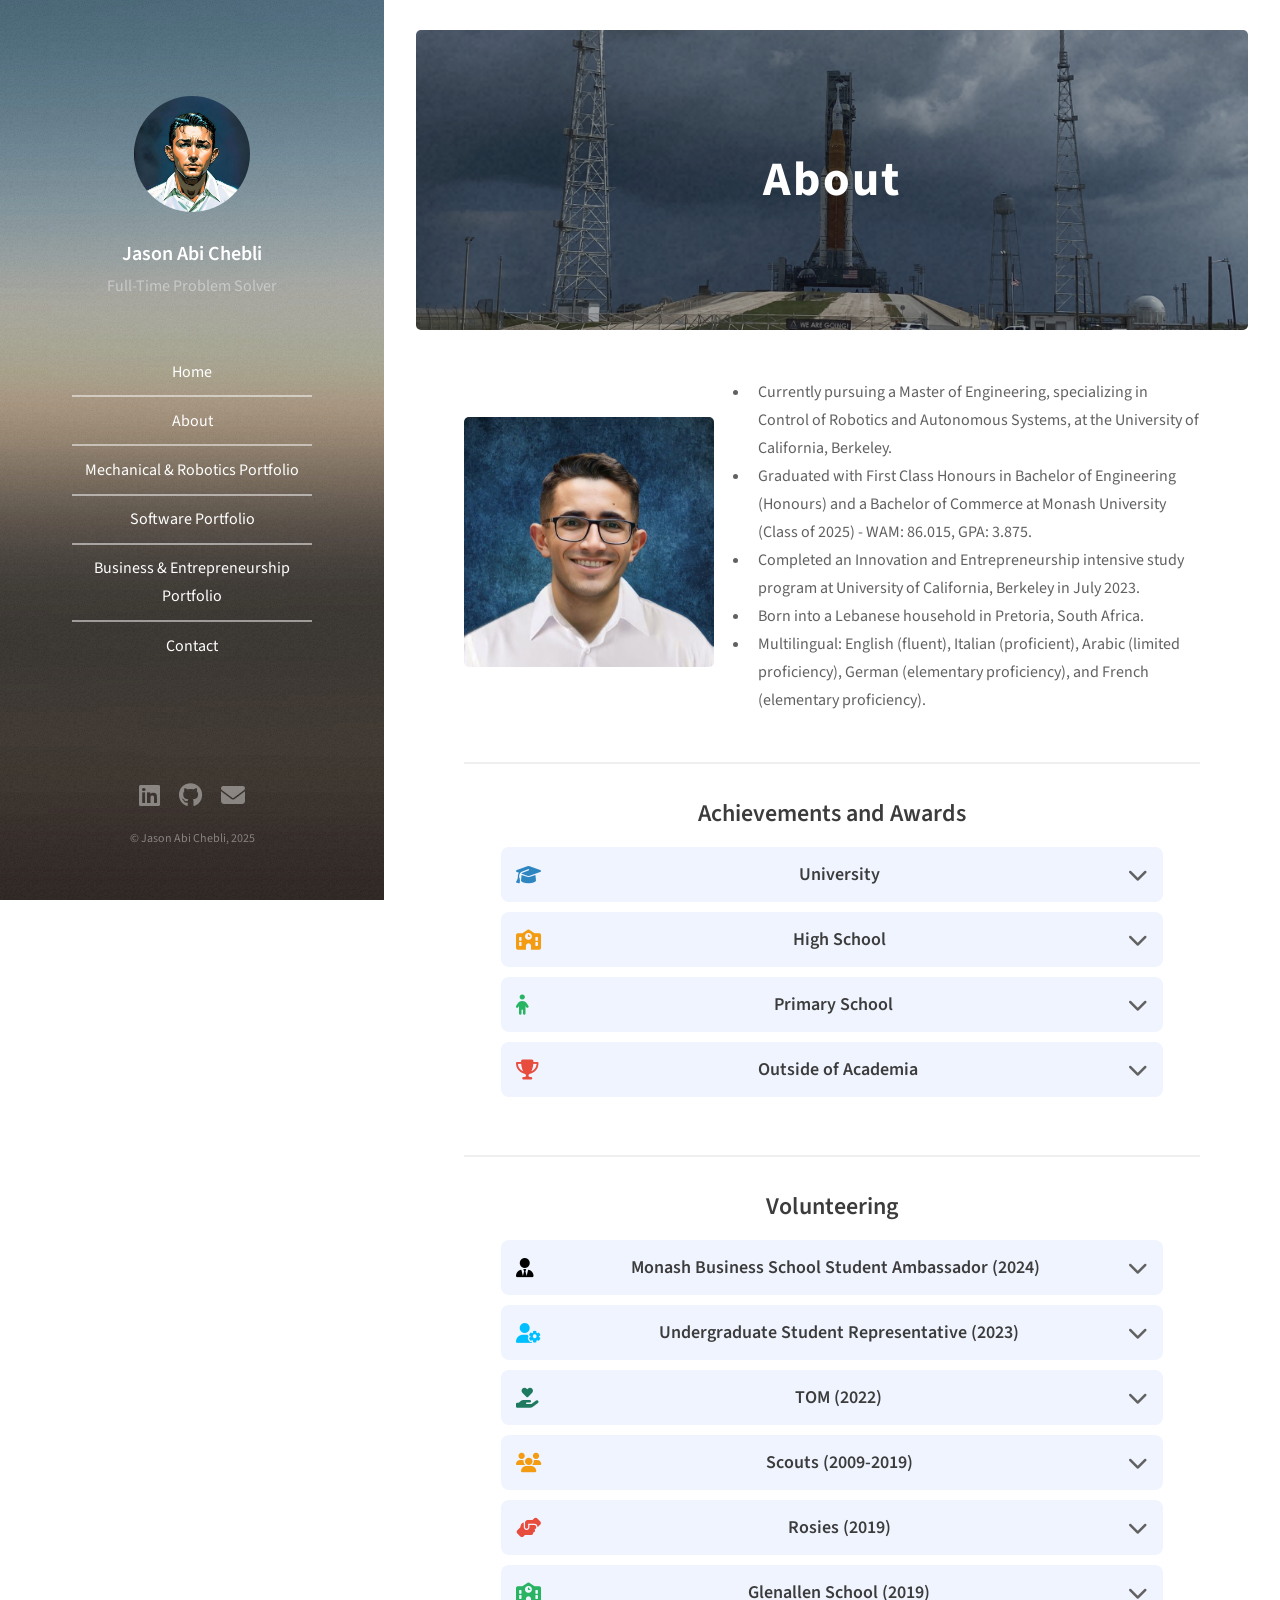
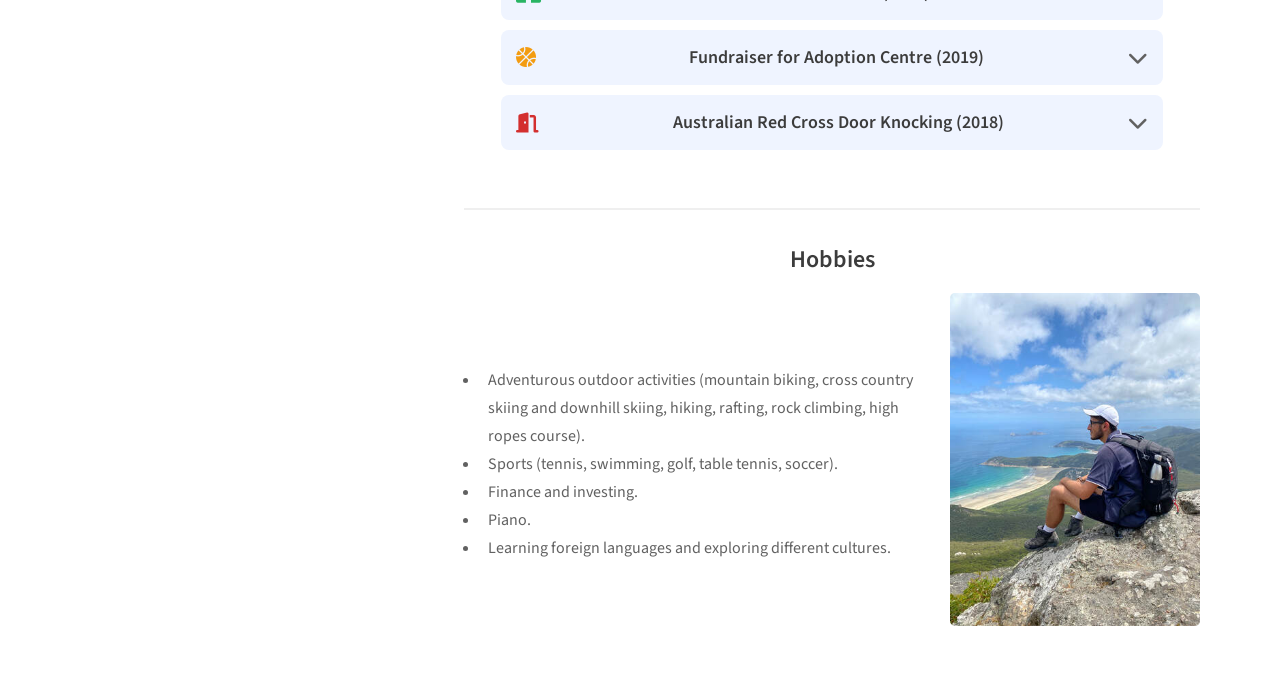
==== commit 4e615f13: "Updated Berkeley Information into it" ====
--- a/about/index.html
+++ b/about/index.html
@@ -132,16 +132,15 @@
 					<!-- Text on the right -->
 					<div class="text-container">
 						<ul>
-							<li>Studying a Bachelor of Engineering (Honours) and a Bachelor of Commerce at Monash
-								University.</li>
-							<li>Participated in an Innovation and Entrepreneurship intensive study program at UC
-								Berkeley in
-								July 2023.</li>
+							<li>Currently pursuing a Master of Engineering, specializing in Control of Robotics 
+								and Autonomous Systems, at the University of California, Berkeley.</li>
+							<li>Graduated with First Class Honours in Bachelor of Engineering (Honours) and a 
+								Bachelor of Commerce at Monash University (Class of 2025) - WAM: 86.015, GPA: 3.875.</li>
+							<li>Completed an Innovation and Entrepreneurship intensive study program at 
+								University of California, Berkeley in July 2023.</li>
 							<li>Born into a Lebanese household in Pretoria, South Africa.</li>
 							<li>Multilingual: English (fluent), Italian (proficient), Arabic (limited proficiency),
-								German
-								(elementary proficiency), and French (elementary proficiency).</li>
-							<li>Current WAM: 85.792 and GPA: 3.848 (as of 25th February 2025).</li>
+								German (elementary proficiency), and French (elementary proficiency).</li>
 						</ul>
 					</div>
 				</div>
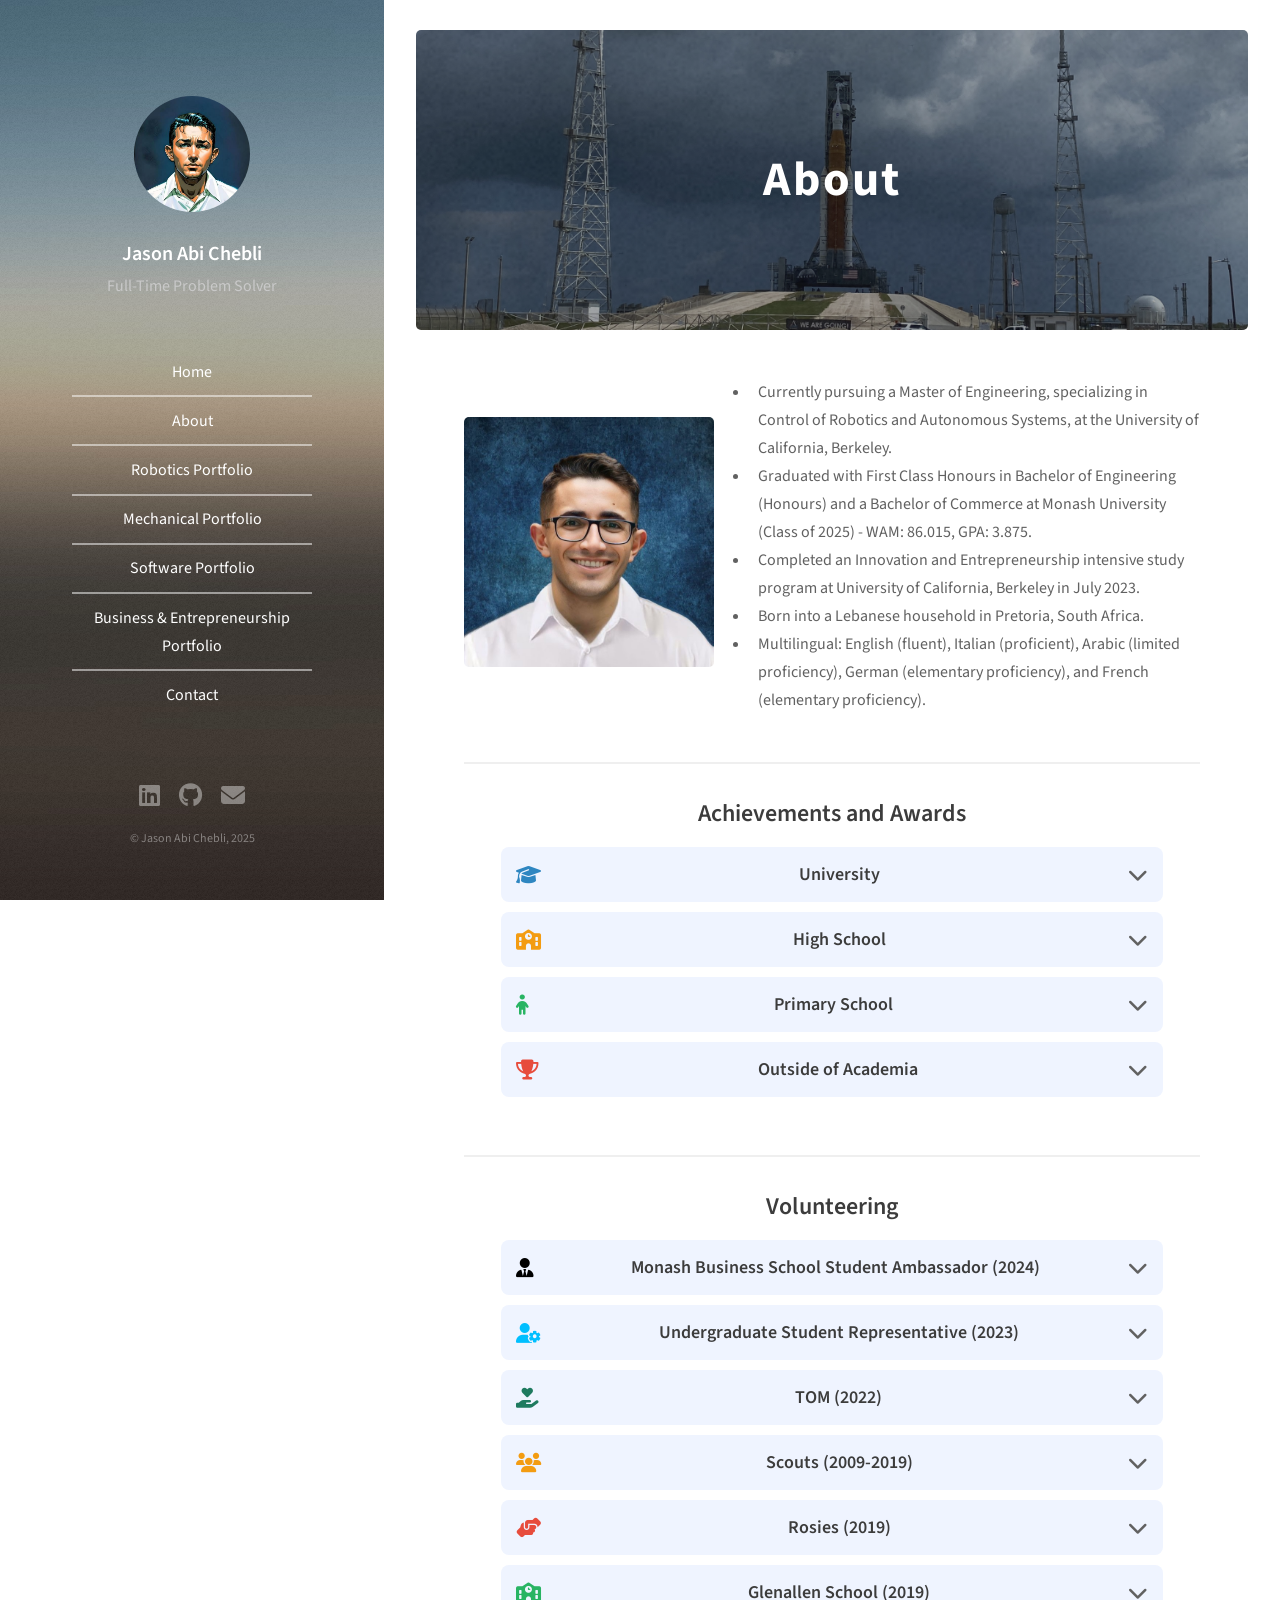
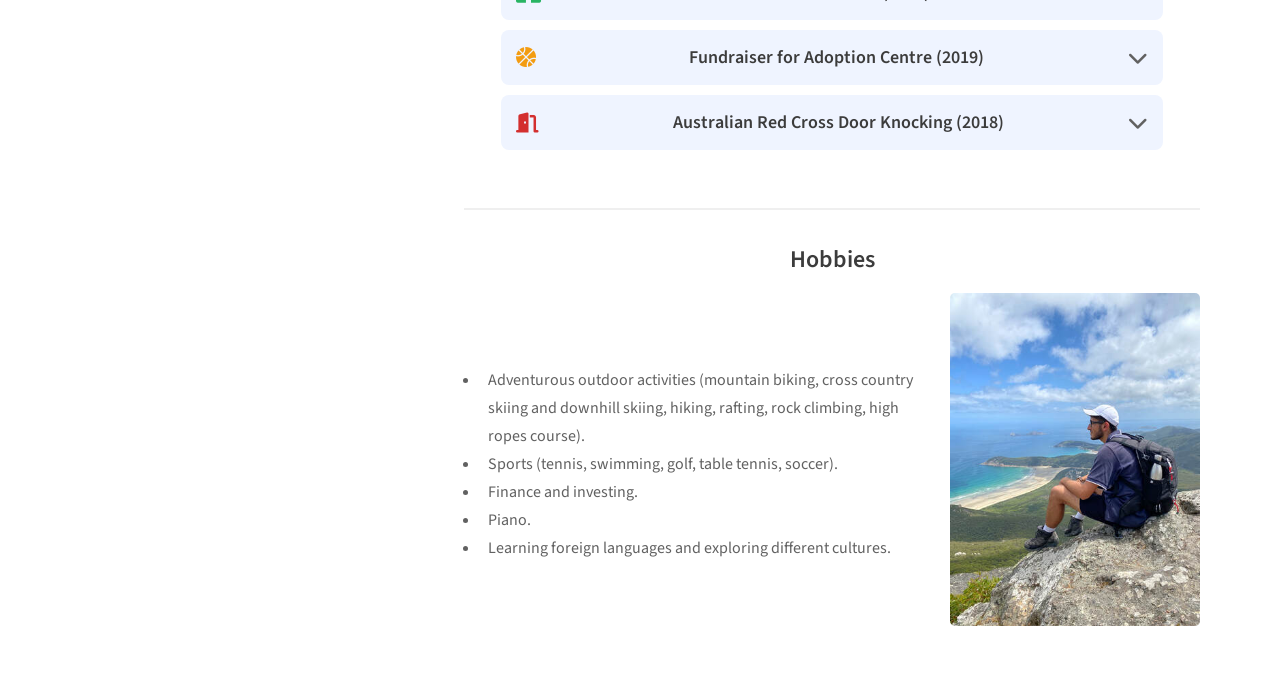
==== commit 2938512c: "Adding the robotics tab" ====
--- a/about/index.html
+++ b/about/index.html
@@ -47,7 +47,8 @@
 			<ul id="menu">
 				<li><a href="/" class="scrolly">Home</a></li>
 				<li><a href="/about/" class="scrolly active">About</a></li>
-				<li><a href="/mechanical/" class="scrolly">Mechanical & Robotics Portfolio</a></li>
+				<li><a href="/robotics/" class="scrolly">Robotics Portfolio</a></li>
+				<li><a href="/mechanical/" class="scrolly">Mechanical Portfolio</a></li>
 				<li><a href="/software/" class="scrolly">Software Portfolio</a></li>
 				<li><a href="/business/" class="scrolly">Business & Entrepreneurship Portfolio</a></li>
 				<li><a href="/contact/" class="scrolly">Contact</a></li>
@@ -94,7 +95,8 @@
 		<ul id="menu">
 			<li><a href="/" class="scrolly">Home</a></li>
 			<li><a href="/about/" class="scrolly active">About</a></li>
-			<li><a href="/mechanical/" class="scrolly">Mechanical & Robotics Portfolio</a></li>
+			<li><a href="/robotics/" class="scrolly">Robotics Portfolio</a></li>
+			<li><a href="/mechanical/" class="scrolly">Mechanical Portfolio</a></li>
 			<li><a href="/software/" class="scrolly">Software Portfolio</a></li>
 			<li><a href="/business/" class="scrolly">Business & Entrepreneurship Portfolio</a></li>
 			<li><a href="/contact/" class="scrolly">Contact</a></li>
